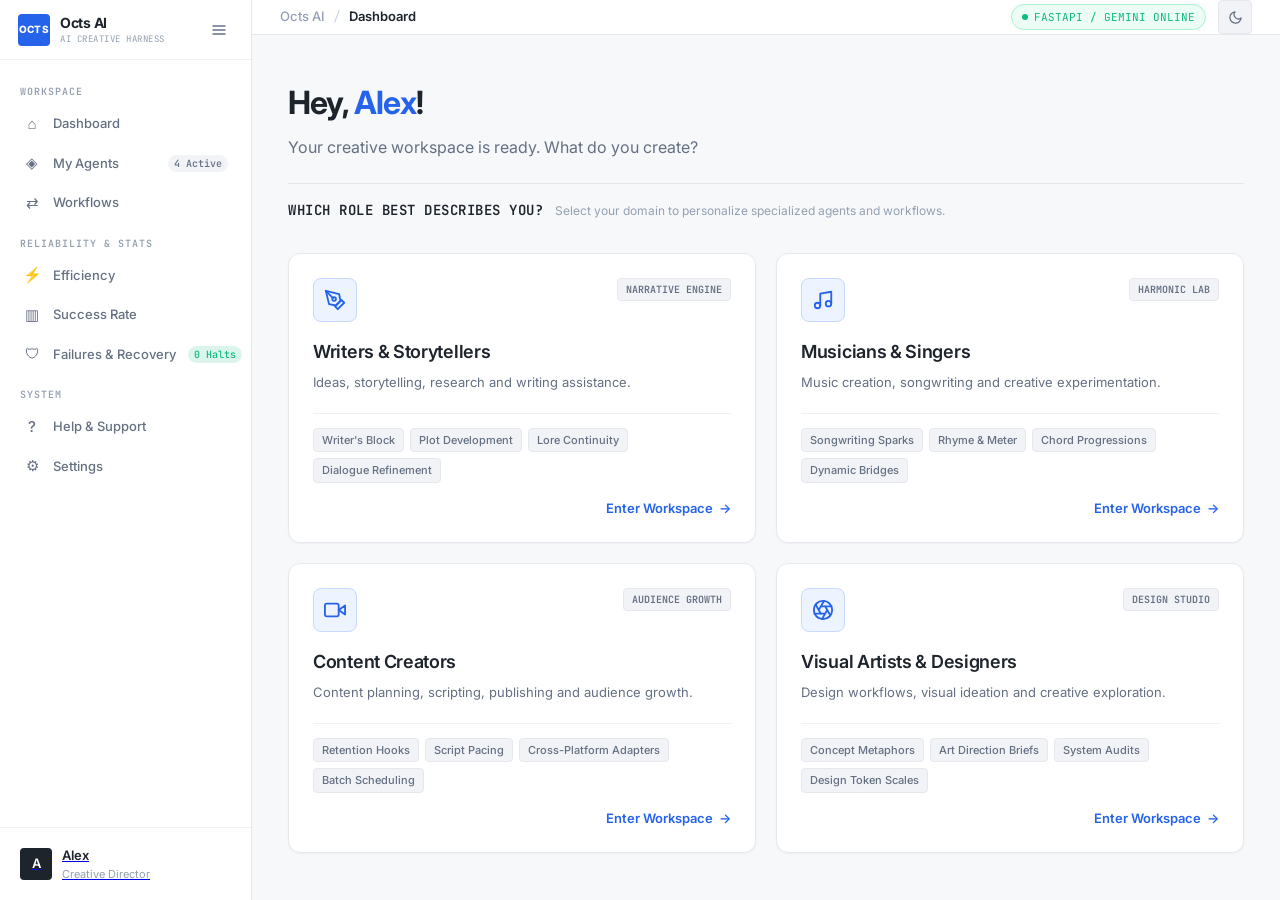
==== index.html @ f76ace54 "feat(phase-3): implement LangGraph orchestration pipeline, architectural refinements, dark mode UI, " ====
<!DOCTYPE html>
<html lang="en">
<head>
    <meta charset="UTF-8">
    <meta name="viewport" content="width=device-width, initial-scale=1.0">
    <title>Octs AI | AI Creative Harness</title>
    <!-- Prevent Theme FOUC (Light Mode Default) -->
    <script>
      (function() {
        try {
          const saved = localStorage.getItem('octs_ai_theme');
          if (saved === 'dark') {
            document.documentElement.setAttribute('data-theme', 'dark');
          } else {
            document.documentElement.removeAttribute('data-theme');
          }
        } catch (e) {}
      })();
    </script>
    <!-- Google Fonts for Swiss Tech Typography -->
    <link rel="preconnect" href="https://fonts.googleapis.com">
    <link rel="preconnect" href="https://fonts.gstatic.com" crossorigin>
    <link href="https://fonts.googleapis.com/css2?family=Inter:wght@400;500;600;700&family=JetBrains+Mono:wght@400;500;600&display=swap" rel="stylesheet">
    <link rel="stylesheet" href="style.css">
</head>
<body>
    <div class="app-layout">
        <!-- =================================================================
             Left Sidebar (Fixed & Collapsible)
             ================================================================= -->
        <aside class="sidebar">
            <div class="sidebar-header">
                <a href="index.html" class="brand-wrapper">
                    <div class="brand-icon">OCTS</div>
                    <div class="brand-text">
                        <span class="brand-name">Octs AI</span>
                        <span class="brand-version">AI Creative Harness</span>
                    </div>
                </a>
                <button class="sidebar-toggle-btn" id="sidebarToggleBtn" title="Toggle Sidebar">
                    <svg width="16" height="16" viewBox="0 0 24 24" fill="none" stroke="currentColor" stroke-width="2" stroke-linecap="round" stroke-linejoin="round">
                        <line x1="3" y1="12" x2="21" y2="12"></line>
                        <line x1="3" y1="6" x2="21" y2="6"></line>
                        <line x1="3" y1="18" x2="21" y2="18"></line>
                    </svg>
                </button>
            </div>

            <!-- Active Role Indicator in Sidebar -->
            <div class="sidebar-role-indicator" id="sidebarRoleIndicator" style="display: none;">
                <span class="role-badge-pill" id="sidebarRoleText">Writers & Storytellers</span>
                <button class="clear-btn" onclick="switchRole()" title="Switch Role" style="padding: 2px 6px; font-size: 10px;">Switch</button>
            </div>

            <!-- Sidebar Navigation -->
            <nav class="sidebar-nav" aria-label="Harness Navigation">
                <div class="nav-group-label">WORKSPACE</div>
                <a class="nav-item active" href="index.html">
                    <span class="nav-icon">⌂</span>
                    <span>Dashboard</span>
                </a>
                <a class="nav-item" href="pages/agents.html">
                    <span class="nav-icon">◈</span>
                    <span>My Agents</span>
                    <span class="nav-badge">4 Active</span>
                </a>
                <a class="nav-item" href="pages/workflows.html">
                    <span class="nav-icon">⇄</span>
                    <span>Workflows</span>
                </a>

                <div class="nav-group-label">RELIABILITY & STATS</div>
                <a class="nav-item" href="pages/efficiency.html">
                    <span class="nav-icon">⚡</span>
                    <span>Efficiency</span>
                </a>
                <a class="nav-item" href="pages/success.html">
                    <span class="nav-icon">▥</span>
                    <span>Success Rate</span>
                </a>
                <a class="nav-item" href="pages/failures.html">
                    <span class="nav-icon">🛡</span>
                    <span>Failures & Recovery</span>
                    <span class="nav-badge" style="background: rgba(16, 185, 129, 0.15); color: #10B981;">0 Halts</span>
                </a>

                <div class="nav-group-label">SYSTEM</div>
                <a class="nav-item" href="pages/help.html">
                    <span class="nav-icon">?</span>
                    <span>Help & Support</span>
                </a>
                <a class="nav-item" href="pages/settings.html">
                    <span class="nav-icon">⚙</span>
                    <span>Settings</span>
                </a>
            </nav>

            <!-- Sidebar Footer Profile -->
            <div class="sidebar-footer">
                <a href="pages/settings.html" class="profile-card" title="Manage Profile Settings">
                    <div class="user-avatar" id="sidebarAvatar">A</div>
                    <div class="user-details">
                        <span class="user-name" id="topName">Alex</span>
                        <span class="user-role-label">Creative Director</span>
                    </div>
                </a>
            </div>
        </aside>

        <!-- =================================================================
             Main Viewport & Topbar
             ================================================================= -->
        <main class="main-viewport">
            <header class="topbar">
                <div class="topbar-breadcrumb">
                    <span class="breadcrumb-root">Octs AI</span>
                    <span class="breadcrumb-separator">/</span>
                    <span class="breadcrumb-current" id="breadcrumbCurrent">Dashboard</span>
                </div>

                <div class="topbar-actions">
                    <div class="status-indicator">
                        <span class="status-dot"></span>
                        <span>FASTAPI / GEMINI ONLINE</span>
                    </div>

                    <button class="theme-toggle-btn" id="themeToggleBtn" aria-label="Toggle Dark Mode" title="Toggle theme (Light / Dark)">
                        <svg class="sun-icon" width="15" height="15" viewBox="0 0 24 24" fill="none" stroke="currentColor" stroke-width="2" stroke-linecap="round" stroke-linejoin="round">
                            <circle cx="12" cy="12" r="5"></circle>
                            <line x1="12" y1="1" x2="12" y2="3"></line>
                            <line x1="12" y1="21" x2="12" y2="23"></line>
                            <line x1="4.22" y1="4.22" x2="5.64" y2="5.64"></line>
                            <line x1="18.36" y1="18.36" x2="19.78" y2="19.78"></line>
                            <line x1="1" y1="12" x2="3" y2="12"></line>
                            <line x1="21" y1="12" x2="23" y2="12"></line>
                            <line x1="4.22" y1="19.78" x2="5.64" y2="18.36"></line>
                            <line x1="18.36" y1="5.64" x2="19.78" y2="4.22"></line>
                        </svg>
                        <svg class="moon-icon" width="15" height="15" viewBox="0 0 24 24" fill="none" stroke="currentColor" stroke-width="2" stroke-linecap="round" stroke-linejoin="round">
                            <path d="M21 12.79A9 9 0 1 1 11.21 3 7 7 0 0 0 21 12.79z"></path>
                        </svg>
                    </button>

                    <button id="topbarRoleBtn" class="topbar-role-btn" onclick="switchRole()" style="display: none;">
                        <span>✦</span>
                        <span id="topbarRoleName">Role</span>
                        <span style="color: var(--text-muted); font-size: 10px;">(Change)</span>
                    </button>
                </div>
            </header>

            <div class="content-container">
                <!-- =========================================================
                     SCREEN 1: WELCOME & ROLE SELECTION (Uncluttered)
                     ========================================================= -->
                <div class="welcome-screen" id="rolePickerScreen">
                    <div class="welcome-hero">
                        <h1 class="welcome-greeting">Hey, <span class="username-highlight" id="displayUsername">Alex</span>!</h1>
                        <p class="welcome-subtitle">
                            Your creative workspace is ready. What do you create?
                        </p>
                        <div class="welcome-question-wrapper">
                            <span class="welcome-question">Which role best describes you?</span>
                            <span class="welcome-question-note">Select your domain to personalize specialized agents and workflows.</span>
                        </div>
                    </div>

                    <!-- 4 Category Cards -->
                    <div class="category-cards-grid">
                        <!-- Category 1: Writers & Storytellers -->
                        <div class="role-card" data-role="writers">
                            <div class="role-card-header">
                                <div class="role-icon-box">
                                    <svg viewBox="0 0 24 24" fill="none" stroke="currentColor" stroke-width="2" stroke-linecap="round" stroke-linejoin="round">
                                        <path d="M12 19l7-7 3 3-7 7-3-3z"></path>
                                        <path d="M18 13l-1.5-7.5L2 2l3.5 14.5L13 18l5-5z"></path>
                                        <path d="M2 2l7.586 7.586"></path>
                                        <circle cx="11" cy="11" r="2"></circle>
                                    </svg>
                                </div>
                                <span class="role-card-badge">Narrative Engine</span>
                            </div>
                            <h3>Writers & Storytellers</h3>
                            <p>Ideas, storytelling, research and writing assistance.</p>
                            <div class="role-challenges-preview">
                                <span class="challenge-tag">Writer's Block</span>
                                <span class="challenge-tag">Plot Development</span>
                                <span class="challenge-tag">Lore Continuity</span>
                                <span class="challenge-tag">Dialogue Refinement</span>
                            </div>
                            <div class="role-select-action">
                                <span>Enter Workspace</span>
                                <span>→</span>
                            </div>
                        </div>

                        <!-- Category 2: Musicians & Singers -->
                        <div class="role-card" data-role="musicians">
                            <div class="role-card-header">
                                <div class="role-icon-box">
                                    <svg viewBox="0 0 24 24" fill="none" stroke="currentColor" stroke-width="2" stroke-linecap="round" stroke-linejoin="round">
                                        <path d="M9 18V5l12-2v13"></path>
                                        <circle cx="6" cy="18" r="3"></circle>
                                        <circle cx="18" cy="16" r="3"></circle>
                                    </svg>
                                </div>
                                <span class="role-card-badge">Harmonic Lab</span>
                            </div>
                            <h3>Musicians & Singers</h3>
                            <p>Music creation, songwriting and creative experimentation.</p>
                            <div class="role-challenges-preview">
                                <span class="challenge-tag">Songwriting Sparks</span>
                                <span class="challenge-tag">Rhyme & Meter</span>
                                <span class="challenge-tag">Chord Progressions</span>
                                <span class="challenge-tag">Dynamic Bridges</span>
                            </div>
                            <div class="role-select-action">
                                <span>Enter Workspace</span>
                                <span>→</span>
                            </div>
                        </div>

                        <!-- Category 3: Content Creators -->
                        <div class="role-card" data-role="creators">
                            <div class="role-card-header">
                                <div class="role-icon-box">
                                    <svg viewBox="0 0 24 24" fill="none" stroke="currentColor" stroke-width="2" stroke-linecap="round" stroke-linejoin="round">
                                        <polygon points="23 7 16 12 23 17 23 7"></polygon>
                                        <rect x="1" y="5" width="15" height="14" rx="2" ry="2"></rect>
                                    </svg>
                                </div>
                                <span class="role-card-badge">Audience Growth</span>
                            </div>
                            <h3>Content Creators</h3>
                            <p>Content planning, scripting, publishing and audience growth.</p>
                            <div class="role-challenges-preview">
                                <span class="challenge-tag">Retention Hooks</span>
                                <span class="challenge-tag">Script Pacing</span>
                                <span class="challenge-tag">Cross-Platform Adapters</span>
                                <span class="challenge-tag">Batch Scheduling</span>
                            </div>
                            <div class="role-select-action">
                                <span>Enter Workspace</span>
                                <span>→</span>
                            </div>
                        </div>

                        <!-- Category 4: Visual Artists & Designers -->
                        <div class="role-card" data-role="designers">
                            <div class="role-card-header">
                                <div class="role-icon-box">
                                    <svg viewBox="0 0 24 24" fill="none" stroke="currentColor" stroke-width="2" stroke-linecap="round" stroke-linejoin="round">
                                        <circle cx="12" cy="12" r="10"></circle>
                                        <path d="M14.31 8l5.74 9.94M9.69 8h11.48M7.38 12l5.74-9.94M9.69 16L3.95 6.06M14.31 16H2.83m13.79-4l-5.74 9.94"></path>
                                    </svg>
                                </div>
                                <span class="role-card-badge">Design Studio</span>
                            </div>
                            <h3>Visual Artists & Designers</h3>
                            <p>Design workflows, visual ideation and creative exploration.</p>
                            <div class="role-challenges-preview">
                                <span class="challenge-tag">Concept Metaphors</span>
                                <span class="challenge-tag">Art Direction Briefs</span>
                                <span class="challenge-tag">System Audits</span>
                                <span class="challenge-tag">Design Token Scales</span>
                            </div>
                            <div class="role-select-action">
                                <span>Enter Workspace</span>
                                <span>→</span>
                            </div>
                        </div>
                    </div>
                </div>

                <!-- -----------------------------------------------------
                     SCREEN 2: DYNAMIC ROLE-BASED WORKSPACE
                     ----------------------------------------------------- -->
                <div class="active-workspace-view" id="roleWorkspaceScreen">
                    <!-- Personalized Workspace Banner -->
                    <div class="workspace-header-card">
                        <div class="workspace-header-main">
                            <h2 id="workspaceRoleTitle">Welcome to your workspace.</h2>
                            <p id="workspaceRoleDesc">
                                Your AI harness coordinates specialized domain agents to resolve creative bottlenecks and accelerate execution.
                            </p>
                        </div>
                        <div class="workspace-header-actions">
                            <button class="switch-role-btn" id="switchRoleBtn">
                                <span>⇄</span>
                                <span>Change Category</span>
                            </button>
                        </div>
                    </div>

                    <!-- Specialized Agent Coordination Ribbon -->
                    <div class="agent-coordination-ribbon">
                        <div class="coordination-label">
                            <span>Coordinating Agents:</span>
                        </div>
                        <div class="coordination-agents-list" id="coordinationAgentsList">
                            <!-- Populated dynamically by script.js -->
                        </div>
                        <span class="harness-status-pill">● Auto-Recovery Armed</span>
                    </div>

                    <!-- =================================================
                         AI Harness Interaction Area
                         ================================================= -->
                    <div class="harness-interaction-panel">
                        <div class="panel-header">
                            <div class="panel-title-group">
                                <span class="panel-title">AI Creative Harness</span>
                                <span class="panel-subtitle-mono">/ Multi-Agent Dispatcher</span>
                            </div>
                            <div class="panel-status">
                                <span class="status-dot" style="background-color: var(--success);"></span>
                                <span>Context Aware</span>
                            </div>
                        </div>

                        <!-- Dynamic Suggested Prompts based on Role -->
                        <div class="suggested-prompts-section">
                            <div class="suggested-label">Suggested Creative Directives:</div>
                            <div class="prompt-chips-grid" id="suggestedPromptsGrid">
                                <!-- Populated dynamically by script.js -->
                            </div>
                        </div>

                        <!-- Chat / Prompt Input Area -->
                        <div class="chat-input-wrapper">
                            <textarea
                                id="chatInput"
                                class="chat-input"
                                placeholder="Tell your AI harness what you're trying to create..."
                            ></textarea>
                        </div>

                        <!-- Input Action & Pipeline Helper Bar -->
                        <div class="input-helper-bar">
                            <div class="pipeline-flow-indicator" id="pipelineIndicator">
                                <span class="pipeline-step active">Input</span> → 
                                <span class="pipeline-step">Intent</span> → 
                                <span class="pipeline-step">Coordinating Agents</span> → 
                                <span class="pipeline-step">Verification</span>
                            </div>
                            <div class="action-buttons-group">
                                <button class="clear-btn" onclick="clearPromptInput()">Clear</button>
                                <button class="primary-btn" id="sendBtn" onclick="submitTask()">
                                    <span>Execute with Harness</span>
                                    <span>→</span>
                                </button>
                            </div>
                        </div>
                    </div>

                    <!-- =================================================
                         Dark AI Console (Execution Output Area)
                         ================================================= -->
                    <div class="dark-console-box">
                        <div class="console-topbar">
                            <div class="console-title-wrap">
                                <div class="console-terminal-dots">
                                    <span class="term-dot" style="background-color: #EF4444;"></span>
                                    <span class="term-dot" style="background-color: #F59E0B;"></span>
                                    <span class="term-dot" style="background-color: #10B981;"></span>
                                </div>
                                <span class="console-title">Execution Console / AI Output</span>
                            </div>
                            <div class="console-actions">
                                <span class="console-status-pill" id="consoleStatusPill">● Ready</span>
                                <button class="copy-btn" id="copyBtn" onclick="copyResponse()">
                                    <svg width="13" height="13" viewBox="0 0 24 24" fill="none" stroke="currentColor" stroke-width="2" stroke-linecap="round" stroke-linejoin="round">
                                        <rect x="9" y="9" width="13" height="13" rx="2" ry="2"></rect>
                                        <path d="M5 15H4a2 2 0 0 1-2-2V4a2 2 0 0 1 2-2h9a2 2 0 0 1 2 2v1"></path>
                                    </svg>
                                    <span>Copy Output</span>
                                </button>
                            </div>
                        </div>

                        <!-- Telemetry Bar -->
                        <div class="console-telemetry-bar">
                            <div class="telemetry-item">
                                <span>Engine:</span>
                                <strong id="engineBadge">Gemini 3.5 Flash Lite</strong>
                            </div>
                            <div class="telemetry-item">
                                <span>Latency:</span>
                                <strong id="latencyBadge">--</strong>
                            </div>
                            <div class="telemetry-item">
                                <span>Specialist Agent:</span>
                                <strong id="agentBadge">Auto-Routed</strong>
                            </div>
                            <div class="telemetry-item">
                                <span>Status:</span>
                                <strong id="statusBadge" style="color: #34D399;">Ready</strong>
                            </div>
                        </div>

                        <!-- The Output Container (Connected to server.py) -->
                        <div id="output" class="console-content empty-state">AI Creative Harness output will appear here after task execution...</div>

                        <div class="console-footer-info">
                            <span>ORCHESTRATION ENGINE: LANGGRAPH HARNESS</span>
                            <span>FASTAPI BACKEND CONNECTED</span>
                        </div>
                    </div>

                    <!-- Specialized Creative Problem-Solving Toolkit -->
                    <div class="role-toolkit-section">
                        <div class="section-heading-bar">
                            <span class="section-title">Domain Challenge Blueprints</span>
                            <span class="section-tag">Direct Agent Workflows</span>
                        </div>
                        <div class="toolkit-cards-grid" id="roleToolkitGrid">
                            <!-- Populated dynamically by script.js -->
                        </div>
                    </div>
                </div>
            </div>
        </main>
    </div>

    <!-- Core Application Logic -->
    <script src="script.js" defer></script>
</body>
</html>
---- style.css ----
/* ==========================================================================
   Octs AI - AI Creative Harness
   Design System: Swiss Tech + Industrial Lab
   ========================================================================== */

:root {
  /* Color Palette - Swiss Tech (Light Theme Default) */
  --bg: #F7F8FA;
  --surface: #FFFFFF;
  --surface-alt: #F1F3F7;
  --surface-hover: #F8F9FB;
  --border: #E5E8ED;
  --border-subtle: #EEF0F4;
  --border-hover: #CBD2DE;
  
  --text: #1E242B;
  --text-secondary: #647082;
  --text-muted: #94A0B2;
  --text-inverse: #FFFFFF;
  
  --accent: #2563EB;
  --accent-hover: #1D4ED8;
  --accent-subtle: #EEF4FF;
  --accent-border: #C7D9FE;
  
  --success: #10B981;
  --success-subtle: #ECFDF5;
  --success-border: #A7F3D0;
  
  --warning: #F59E0B;
  --warning-subtle: #FFFBEB;
  --warning-border: #FDE68A;
  
  --danger: #EF4444;
  --danger-subtle: #FEF2F2;
  --danger-border: #FECACA;
  
  /* Dark AI Console */
  --console-bg: #171B24;
  --console-header: #12151D;
  --console-border: #262B36;
  --console-text: #E2E8F0;
  --console-muted: #8F9BA8;
  --console-code-bg: #0D1016;
  
  /* Dimensions & Shapes */
  --sidebar-width: 252px;
  --sidebar-collapsed-width: 72px;
  --topbar-height: 60px;
  --radius-sm: 4px;
  --radius: 8px;
  --radius-lg: 12px;
  --radius-full: 9999px;
  
  /* Typography */
  --font-sans: 'Inter', -apple-system, BlinkMacSystemFont, "Segoe UI", Roboto, "Helvetica Neue", Arial, sans-serif;
  --font-mono: 'JetBrains Mono', 'SF Mono', Menlo, Monaco, Consolas, monospace;
  
  /* Shadows */
  --shadow-sm: 0 1px 2px rgba(0, 0, 0, 0.04);
  --shadow: 0 1px 3px rgba(0, 0, 0, 0.05), 0 4px 12px rgba(0, 0, 0, 0.02);
  --shadow-lg: 0 4px 6px -1px rgba(0, 0, 0, 0.06), 0 10px 24px -3px rgba(0, 0, 0, 0.04);
  --shadow-console: 0 8px 24px rgba(0, 0, 0, 0.2);
  
  /* Transitions */
  --transition-fast: 0.15s cubic-bezier(0.4, 0, 0.2, 1);
  --transition: 0.2s cubic-bezier(0.4, 0, 0.2, 1);
}

/* ==========================================================================
   Dark Theme (Elevated Deep Charcoal System)
   ========================================================================== */

[data-theme="dark"] {
  --bg: #0F1117;
  --surface: #161922;
  --surface-alt: #1C202B;
  --surface-hover: #222735;
  --border: #262B37;
  --border-subtle: #1C202B;
  --border-hover: #394254;
  
  --text: #F1F5F9;
  --text-secondary: #94A3B8;
  --text-muted: #64748B;
  --text-inverse: #0F1117;
  
  --accent: #3B82F6;
  --accent-hover: #60A5FA;
  --accent-subtle: rgba(59, 130, 246, 0.12);
  --accent-border: rgba(59, 130, 246, 0.28);
  
  --success: #10B981;
  --success-subtle: rgba(16, 185, 129, 0.12);
  --success-border: rgba(16, 185, 129, 0.28);
  
  --warning: #F59E0B;
  --warning-subtle: rgba(245, 158, 11, 0.12);
  --warning-border: rgba(245, 158, 11, 0.28);
  
  --danger: #EF4444;
  --danger-subtle: rgba(239, 68, 68, 0.12);
  --danger-border: rgba(239, 68, 68, 0.28);
  
  --console-bg: #0C0E14;
  --console-header: #08090E;
  --console-border: #1D222E;
  --console-text: #F1F5F9;
  --console-muted: #8291A4;
  --console-code-bg: #06070B;
  
  --shadow-sm: 0 1px 2px rgba(0, 0, 0, 0.25);
  --shadow: 0 1px 3px rgba(0, 0, 0, 0.35), 0 4px 12px rgba(0, 0, 0, 0.2);
  --shadow-lg: 0 4px 6px -1px rgba(0, 0, 0, 0.4), 0 10px 24px -3px rgba(0, 0, 0, 0.3);
  --shadow-console: 0 8px 24px rgba(0, 0, 0, 0.45);
}

/* ==========================================================================
   Base & Resets
   ========================================================================== */

* {
  margin: 0;
  padding: 0;
  box-sizing: border-box;
  -webkit-font-smoothing: antialiased;
}

body {
  font-family: var(--font-sans);
  background-color: var(--bg);
  color: var(--text);
  line-height: 1.5;
  font-size: 14px;
  min-height: 100vh;
  overflow-x: hidden;
}

/* ==========================================================================
   Application Layout
   ========================================================================== */

.app-layout {
  display: flex;
  min-height: 100vh;
  width: 100vw;
  background-color: var(--bg);
}

/* ==========================================================================
   Left Sidebar
   ========================================================================== */

.sidebar {
  width: var(--sidebar-width);
  background-color: var(--surface);
  border-right: 1px solid var(--border);
  display: flex;
  flex-direction: column;
  flex-shrink: 0;
  transition: width var(--transition);
  position: sticky;
  top: 0;
  height: 100vh;
  z-index: 50;
}

.sidebar.collapsed {
  width: var(--sidebar-collapsed-width);
}

.sidebar-header {
  height: var(--topbar-height);
  padding: 0 18px;
  display: flex;
  align-items: center;
  justify-content: space-between;
  border-bottom: 1px solid var(--border-subtle);
}

.brand-wrapper {
  display: flex;
  align-items: center;
  gap: 10px;
  text-decoration: none;
  color: var(--text);
  overflow: hidden;
}

.brand-icon {
  width: 32px;
  height: 32px;
  background-color: var(--accent);
  color: var(--text-inverse);
  border-radius: var(--radius-sm);
  display: flex;
  align-items: center;
  justify-content: center;
  flex-shrink: 0;
  font-weight: 800;
  font-size: 10px;
  letter-spacing: 0.2px;
}

.brand-text {
  display: flex;
  flex-direction: column;
  white-space: nowrap;
}

.brand-name {
  font-size: 14px;
  font-weight: 700;
  letter-spacing: -0.3px;
  color: var(--text);
}

.brand-version {
  font-family: var(--font-mono);
  font-size: 9px;
  color: var(--text-muted);
  letter-spacing: 0.5px;
  text-transform: uppercase;
}

.sidebar-toggle-btn {
  background: transparent;
  border: none;
  color: var(--text-secondary);
  cursor: pointer;
  padding: 6px;
  border-radius: var(--radius-sm);
  display: flex;
  align-items: center;
  justify-content: center;
  transition: background var(--transition-fast), color var(--transition-fast);
}

.sidebar-toggle-btn:hover {
  background: var(--surface-alt);
  color: var(--text);
}

.sidebar.collapsed .brand-text,
.sidebar.collapsed .nav-group-label,
.sidebar.collapsed .nav-item span:not(.nav-icon),
.sidebar.collapsed .sidebar-role-indicator,
.sidebar.collapsed .user-details {
  display: none;
}

.sidebar.collapsed .brand-wrapper {
  justify-content: center;
  width: 100%;
}

.sidebar.collapsed .sidebar-toggle-btn {
  display: none;
}

.sidebar-role-indicator {
  margin: 12px 14px 6px;
  padding: 8px 12px;
  background: var(--surface-alt);
  border: 1px solid var(--border);
  border-radius: var(--radius-sm);
  display: flex;
  align-items: center;
  justify-content: space-between;
}

.role-badge-pill {
  font-family: var(--font-mono);
  font-size: 10px;
  font-weight: 600;
  text-transform: uppercase;
  letter-spacing: 0.5px;
  color: var(--accent);
  display: flex;
  align-items: center;
  gap: 6px;
  white-space: nowrap;
  overflow: hidden;
  text-overflow: ellipsis;
}

.role-badge-pill::before {
  content: "";
  width: 6px;
  height: 6px;
  background-color: var(--accent);
  border-radius: 50%;
  display: inline-block;
}

/* Sidebar Navigation */
.sidebar-nav {
  flex: 1;
  overflow-y: auto;
  padding: 12px 10px;
  display: flex;
  flex-direction: column;
  gap: 2px;
}

.nav-group-label {
  font-family: var(--font-mono);
  font-size: 10px;
  font-weight: 600;
  text-transform: uppercase;
  color: var(--text-muted);
  letter-spacing: 1px;
  padding: 12px 10px 4px;
}

.nav-item {
  display: flex;
  align-items: center;
  gap: 12px;
  padding: 8px 12px;
  border-radius: var(--radius-sm);
  color: var(--text-secondary);
  text-decoration: none;
  font-weight: 500;
  font-size: 13px;
  cursor: pointer;
  border: 1px solid transparent;
  transition: all var(--transition-fast);
  white-space: nowrap;
}

.nav-item:hover {
  background-color: var(--surface-alt);
  color: var(--text);
}

.nav-item.active {
  background-color: var(--accent-subtle);
  color: var(--accent);
  border-color: var(--accent-border);
  font-weight: 600;
}

.nav-icon {
  font-size: 15px;
  display: flex;
  align-items: center;
  justify-content: center;
  width: 18px;
  height: 18px;
  flex-shrink: 0;
}

.nav-badge {
  margin-left: auto;
  font-family: var(--font-mono);
  font-size: 10px;
  padding: 1px 6px;
  border-radius: var(--radius-full);
  background-color: var(--surface-alt);
  color: var(--text-secondary);
}

.nav-item.active .nav-badge {
  background-color: var(--accent);
  color: var(--text-inverse);
}

/* Sidebar Footer Profile */
.sidebar-footer {
  border-top: 1px solid var(--border-subtle);
  padding: 12px 14px;
}

.profile-card {
  display: flex;
  align-items: center;
  gap: 10px;
  padding: 6px;
  border-radius: var(--radius-sm);
  cursor: pointer;
  transition: background var(--transition-fast);
}

.profile-card:hover {
  background: var(--surface-alt);
}

.user-avatar {
  width: 32px;
  height: 32px;
  background-color: var(--text);
  color: var(--surface);
  border-radius: var(--radius-sm);
  display: grid;
  place-items: center;
  font-weight: 600;
  font-size: 13px;
  flex-shrink: 0;
}

.user-details {
  display: flex;
  flex-direction: column;
  overflow: hidden;
}

.user-name {
  font-size: 13px;
  font-weight: 600;
  color: var(--text);
  white-space: nowrap;
  overflow: hidden;
  text-overflow: ellipsis;
}

.user-role-label {
  font-size: 11px;
  color: var(--text-muted);
  white-space: nowrap;
}

/* ==========================================================================
   Main Viewport
   ========================================================================== */

.main-viewport {
  flex: 1;
  display: flex;
  flex-direction: column;
  min-width: 0;
  height: 100vh;
  overflow-y: auto;
}

/* Topbar */
.topbar {
  height: var(--topbar-height);
  background-color: var(--surface);
  border-bottom: 1px solid var(--border);
  padding: 0 28px;
  display: flex;
  align-items: center;
  justify-content: space-between;
  position: sticky;
  top: 0;
  z-index: 40;
}

.topbar-breadcrumb {
  display: flex;
  align-items: center;
  gap: 8px;
  font-size: 13px;
  color: var(--text-secondary);
}

.breadcrumb-root {
  font-weight: 500;
  color: var(--text-muted);
}

.breadcrumb-separator {
  color: var(--border-hover);
  font-family: var(--font-mono);
}

.breadcrumb-current {
  font-weight: 600;
  color: var(--text);
}

.topbar-actions {
  display: flex;
  align-items: center;
  gap: 12px;
}

.status-indicator {
  display: flex;
  align-items: center;
  gap: 6px;
  font-family: var(--font-mono);
  font-size: 11px;
  padding: 4px 10px;
  border-radius: var(--radius-full);
  background-color: var(--success-subtle);
  color: var(--success);
  border: 1px solid var(--success-border);
}

.status-dot {
  width: 6px;
  height: 6px;
  border-radius: 50%;
  background-color: currentColor;
}

.topbar-role-btn {
  display: inline-flex;
  align-items: center;
  gap: 6px;
  font-size: 12px;
  font-weight: 500;
  color: var(--text);
  background: var(--surface-alt);
  border: 1px solid var(--border);
  padding: 6px 12px;
  border-radius: var(--radius-sm);
  cursor: pointer;
  transition: all var(--transition-fast);
}

.topbar-role-btn:hover {
  background: var(--surface);
  border-color: var(--border-hover);
}

.theme-toggle-btn {
  background: var(--surface-alt);
  border: 1px solid var(--border);
  color: var(--text-secondary);
  cursor: pointer;
  width: 34px;
  height: 34px;
  border-radius: var(--radius-sm);
  display: inline-flex;
  align-items: center;
  justify-content: center;
  transition: all var(--transition-fast);
  padding: 0;
}

.theme-toggle-btn:hover {
  background: var(--surface);
  color: var(--text);
  border-color: var(--border-hover);
}

.theme-toggle-btn .sun-icon {
  display: none;
}

.theme-toggle-btn .moon-icon {
  display: block;
}

[data-theme="dark"] .theme-toggle-btn .sun-icon {
  display: block;
}

[data-theme="dark"] .theme-toggle-btn .moon-icon {
  display: none;
}

/* ==========================================================================
   Content Sections
   ========================================================================== */

.content-container {
  padding: 32px 36px 64px;
  max-width: 1200px;
  margin: 0 auto;
  width: 100%;
}

.tab-view {
  display: none;
  animation: fadeIn 0.2s ease-in-out;
}

.tab-view.active {
  display: block;
}

@keyframes fadeIn {
  from { opacity: 0; transform: translateY(4px); }
  to { opacity: 1; transform: translateY(0); }
}

/* ==========================================================================
   Section 1: Welcome Screen (Uncluttered Role Selection)
   ========================================================================== */

.welcome-screen {
  padding: 12px 0 32px;
}

.welcome-hero {
  margin-bottom: 32px;
}

.welcome-greeting {
  font-size: 32px;
  font-weight: 700;
  letter-spacing: -0.8px;
  color: var(--text);
  margin-bottom: 8px;
}

.welcome-greeting .username-highlight {
  color: var(--accent);
}

.welcome-subtitle {
  font-size: 16px;
  color: var(--text-secondary);
  max-width: 680px;
  margin-bottom: 24px;
  line-height: 1.5;
}

.welcome-question-wrapper {
  display: flex;
  align-items: center;
  gap: 12px;
  padding-top: 16px;
  border-top: 1px solid var(--border);
}

.welcome-question {
  font-size: 14px;
  font-weight: 600;
  text-transform: uppercase;
  letter-spacing: 0.5px;
  color: var(--text);
  font-family: var(--font-mono);
}

.welcome-question-note {
  font-size: 12px;
  color: var(--text-muted);
}

/* Category Role Cards Grid */
.category-cards-grid {
  display: grid;
  grid-template-columns: repeat(2, 1fr);
  gap: 20px;
  margin-top: 20px;
}

.role-card {
  background-color: var(--surface);
  border: 1px solid var(--border);
  border-radius: var(--radius-lg);
  padding: 24px;
  cursor: pointer;
  display: flex;
  flex-direction: column;
  transition: all var(--transition);
  position: relative;
  text-decoration: none;
  color: inherit;
  box-shadow: var(--shadow-sm);
}

.role-card:hover {
  border-color: var(--accent);
  box-shadow: var(--shadow);
  transform: translateY(-2px);
}

.role-card.selected {
  border-color: var(--accent);
  background-color: var(--surface);
  box-shadow: 0 0 0 2px var(--accent-subtle), var(--shadow);
}

.role-card-header {
  display: flex;
  align-items: flex-start;
  justify-content: space-between;
  margin-bottom: 16px;
}

.role-icon-box {
  width: 44px;
  height: 44px;
  border-radius: var(--radius);
  background-color: var(--accent-subtle);
  color: var(--accent);
  display: grid;
  place-items: center;
  border: 1px solid var(--accent-border);
}

.role-icon-box svg {
  width: 22px;
  height: 22px;
}

.role-card-badge {
  font-family: var(--font-mono);
  font-size: 10px;
  font-weight: 600;
  text-transform: uppercase;
  padding: 3px 8px;
  border-radius: var(--radius-sm);
  background: var(--surface-alt);
  color: var(--text-secondary);
  border: 1px solid var(--border);
}

.role-card h3 {
  font-size: 18px;
  font-weight: 600;
  letter-spacing: -0.3px;
  color: var(--text);
  margin-bottom: 8px;
}

.role-card p {
  font-size: 13px;
  color: var(--text-secondary);
  line-height: 1.5;
  margin-bottom: 20px;
}

.role-challenges-preview {
  margin-top: auto;
  border-top: 1px solid var(--border-subtle);
  padding-top: 14px;
  display: flex;
  flex-wrap: wrap;
  gap: 6px;
}

.challenge-tag {
  font-size: 11px;
  font-family: var(--font-sans);
  padding: 3px 8px;
  border-radius: var(--radius-sm);
  background-color: var(--surface-alt);
  color: var(--text-secondary);
  border: 1px solid var(--border);
  font-weight: 500;
  transition: all var(--transition-fast);
}

.role-card:hover .challenge-tag {
  border-color: var(--border-hover);
  color: var(--text);
}

.role-select-action {
  margin-top: 16px;
  display: flex;
  align-items: center;
  justify-content: flex-end;
  gap: 6px;
  font-size: 13px;
  font-weight: 600;
  color: var(--accent);
}

.role-select-action span:last-child {
  display: inline-block;
  transition: transform var(--transition-fast);
}

.role-card:hover .role-select-action span:last-child {
  transform: translateX(3px);
}

/* ==========================================================================
   Section 2: Dynamic Role-Based Workspace
   ========================================================================== */

.active-workspace-view {
  display: none;
}

.active-workspace-view.visible {
  display: block;
}

.workspace-header-card {
  background-color: var(--surface);
  border: 1px solid var(--border);
  border-radius: var(--radius-lg);
  padding: 24px 28px;
  margin-bottom: 24px;
  display: flex;
  align-items: center;
  justify-content: space-between;
  gap: 24px;
  box-shadow: var(--shadow-sm);
}

.workspace-header-main h2 {
  font-size: 22px;
  font-weight: 700;
  letter-spacing: -0.5px;
  color: var(--text);
  margin-bottom: 6px;
}

.workspace-header-main p {
  font-size: 14px;
  color: var(--text-secondary);
  max-width: 640px;
  line-height: 1.5;
}

.workspace-header-actions {
  display: flex;
  align-items: center;
  gap: 10px;
  flex-shrink: 0;
}

.switch-role-btn {
  background: var(--surface);
  border: 1px solid var(--border);
  color: var(--text);
  font-weight: 600;
  font-size: 13px;
  padding: 8px 14px;
  border-radius: var(--radius-sm);
  cursor: pointer;
  display: inline-flex;
  align-items: center;
  gap: 8px;
  transition: all var(--transition-fast);
}

.switch-role-btn:hover {
  background: var(--surface-alt);
  border-color: var(--border-hover);
}

/* Agent Coordination Ribbon */
.agent-coordination-ribbon {
  background-color: var(--surface);
  border: 1px solid var(--border);
  border-radius: var(--radius);
  padding: 14px 20px;
  margin-bottom: 24px;
  display: flex;
  align-items: center;
  justify-content: space-between;
  gap: 16px;
  flex-wrap: wrap;
}

.coordination-label {
  display: flex;
  align-items: center;
  gap: 8px;
  font-family: var(--font-mono);
  font-size: 11px;
  font-weight: 600;
  text-transform: uppercase;
  color: var(--text-secondary);
}

.coordination-agents-list {
  display: flex;
  align-items: center;
  gap: 12px;
  flex-wrap: wrap;
}

.agent-chip {
  display: inline-flex;
  align-items: center;
  gap: 6px;
  background-color: var(--surface-alt);
  border: 1px solid var(--border);
  padding: 4px 10px;
  border-radius: var(--radius-sm);
  font-size: 12px;
  font-weight: 500;
  color: var(--text);
}

.agent-chip .dot {
  width: 6px;
  height: 6px;
  border-radius: 50%;
  background-color: var(--success);
}

.harness-status-pill {
  font-family: var(--font-mono);
  font-size: 10px;
  font-weight: 600;
  text-transform: uppercase;
  padding: 4px 10px;
  background-color: var(--accent-subtle);
  color: var(--accent);
  border: 1px solid var(--accent-border);
  border-radius: var(--radius-full);
}

/* ==========================================================================
   AI Harness Interaction Area
   ========================================================================== */

.harness-interaction-panel {
  background-color: var(--surface);
  border: 1px solid var(--border);
  border-radius: var(--radius-lg);
  padding: 24px;
  margin-bottom: 24px;
  box-shadow: var(--shadow);
}

.panel-header {
  display: flex;
  align-items: center;
  justify-content: space-between;
  margin-bottom: 16px;
}

.panel-title-group {
  display: flex;
  align-items: center;
  gap: 10px;
}

.panel-title {
  font-size: 15px;
  font-weight: 700;
  letter-spacing: -0.2px;
  color: var(--text);
}

.panel-subtitle-mono {
  font-family: var(--font-mono);
  font-size: 10px;
  text-transform: uppercase;
  color: var(--text-muted);
  letter-spacing: 0.5px;
}

.panel-status {
  display: inline-flex;
  align-items: center;
  gap: 6px;
  font-family: var(--font-mono);
  font-size: 11px;
  color: var(--text-secondary);
}

/* Suggested Prompts */
.suggested-prompts-section {
  margin-bottom: 16px;
}

.suggested-label {
  font-family: var(--font-mono);
  font-size: 11px;
  color: var(--text-muted);
  margin-bottom: 8px;
  text-transform: uppercase;
  letter-spacing: 0.5px;
}

.prompt-chips-grid {
  display: grid;
  grid-template-columns: repeat(2, 1fr);
  gap: 10px;
}

.prompt-chip {
  background: var(--surface-alt);
  border: 1px solid var(--border);
  border-radius: var(--radius-sm);
  padding: 10px 14px;
  text-align: left;
  font-size: 12px;
  color: var(--text);
  cursor: pointer;
  transition: all var(--transition-fast);
  line-height: 1.4;
  display: flex;
  align-items: flex-start;
  gap: 8px;
}

.prompt-chip:hover {
  background: var(--surface);
  border-color: var(--accent);
  color: var(--accent);
  box-shadow: var(--shadow-sm);
}

.prompt-chip .prompt-icon {
  font-size: 13px;
  color: var(--accent);
  flex-shrink: 0;
  margin-top: 1px;
}

/* Textarea input area */
.chat-input-wrapper {
  position: relative;
  margin-bottom: 16px;
}

.chat-input {
  width: 100%;
  min-height: 120px;
  max-height: 320px;
  padding: 16px;
  background-color: var(--bg);
  border: 1px solid var(--border);
  border-radius: var(--radius);
  font-family: var(--font-sans);
  font-size: 14px;
  line-height: 1.6;
  color: var(--text);
  resize: vertical;
  outline: none;
  transition: border-color var(--transition-fast), background-color var(--transition-fast);
}

.chat-input:focus {
  border-color: var(--accent);
  background-color: var(--surface);
  box-shadow: 0 0 0 3px var(--accent-subtle);
}

.chat-input::placeholder {
  color: var(--text-muted);
}

.input-helper-bar {
  display: flex;
  align-items: center;
  justify-content: space-between;
  padding: 0 4px;
}

.pipeline-flow-indicator {
  display: flex;
  align-items: center;
  gap: 6px;
  font-family: var(--font-mono);
  font-size: 10px;
  color: var(--text-muted);
  text-transform: uppercase;
  letter-spacing: 0.5px;
}

.pipeline-step.active {
  color: var(--accent);
  font-weight: 600;
}

.action-buttons-group {
  display: flex;
  align-items: center;
  gap: 10px;
}

.clear-btn {
  background: transparent;
  border: 1px solid var(--border);
  color: var(--text-secondary);
  padding: 8px 14px;
  border-radius: var(--radius-sm);
  font-size: 12px;
  font-weight: 500;
  cursor: pointer;
  transition: all var(--transition-fast);
}

.clear-btn:hover {
  background: var(--surface-alt);
  color: var(--text);
}

.primary-btn {
  display: inline-flex;
  align-items: center;
  gap: 8px;
  background-color: var(--accent);
  color: var(--text-inverse);
  border: none;
  padding: 10px 20px;
  border-radius: var(--radius-sm);
  font-size: 13px;
  font-weight: 600;
  cursor: pointer;
  transition: background-color var(--transition-fast), transform var(--transition-fast);
}

.primary-btn:hover {
  background-color: var(--accent-hover);
}

.primary-btn:disabled {
  opacity: 0.6;
  cursor: not-allowed;
}

/* ==========================================================================
   Dark AI Console (Execution Output)
   ========================================================================== */

.dark-console-box {
  background-color: var(--console-bg);
  border: 1px solid var(--console-border);
  border-radius: var(--radius-lg);
  overflow: hidden;
  box-shadow: var(--shadow-console);
  margin-bottom: 28px;
  font-family: var(--font-sans);
}

.console-topbar {
  background-color: var(--console-header);
  border-bottom: 1px solid var(--console-border);
  padding: 12px 18px;
  display: flex;
  align-items: center;
  justify-content: space-between;
}

.console-title-wrap {
  display: flex;
  align-items: center;
  gap: 10px;
}

.console-terminal-dots {
  display: flex;
  align-items: center;
  gap: 6px;
}

.term-dot {
  width: 8px;
  height: 8px;
  border-radius: 50%;
  background-color: #383E4C;
}

.console-title {
  font-family: var(--font-mono);
  font-size: 11px;
  font-weight: 600;
  text-transform: uppercase;
  letter-spacing: 0.8px;
  color: var(--console-muted);
}

.console-actions {
  display: flex;
  align-items: center;
  gap: 12px;
}

.console-status-pill {
  font-family: var(--font-mono);
  font-size: 10px;
  font-weight: 600;
  text-transform: uppercase;
  padding: 2px 8px;
  border-radius: var(--radius-sm);
  background: rgba(16, 185, 129, 0.15);
  color: #34D399;
  border: 1px solid rgba(16, 185, 129, 0.3);
}

.copy-btn {
  display: inline-flex;
  align-items: center;
  gap: 6px;
  background: #202632;
  border: 1px solid #363D4E;
  color: #D8DEE9;
  padding: 5px 12px;
  border-radius: var(--radius-sm);
  font-size: 11px;
  font-weight: 500;
  font-family: var(--font-mono);
  cursor: pointer;
  transition: all var(--transition-fast);
}

.copy-btn:hover {
  background: #2D3546;
  border-color: #4C566A;
  color: #FFFFFF;
}

.console-telemetry-bar {
  background-color: #12151D;
  border-bottom: 1px solid var(--console-border);
  padding: 6px 18px;
  display: flex;
  align-items: center;
  gap: 18px;
  font-family: var(--font-mono);
  font-size: 11px;
  color: var(--console-muted);
  overflow-x: auto;
}

.telemetry-item {
  display: flex;
  align-items: center;
  gap: 6px;
  white-space: nowrap;
}

.telemetry-item strong {
  color: #ECEFF4;
}

.console-content {
  padding: 20px 24px;
  min-height: 140px;
  max-height: 520px;
  overflow-y: auto;
  color: var(--console-text);
  font-size: 14px;
  line-height: 1.7;
  white-space: pre-wrap;
  word-break: break-word;
}

.console-content.empty-state {
  color: var(--console-muted);
  font-style: italic;
  display: flex;
  align-items: center;
  justify-content: center;
  height: 140px;
}

.console-content .md-h2 {
  font-size: 16px;
  font-weight: 700;
  color: #FFFFFF;
  margin: 16px 0 8px;
  border-bottom: 1px solid rgba(255, 255, 255, 0.08);
  padding-bottom: 4px;
}

.console-content .md-h3 {
  font-size: 14.5px;
  font-weight: 600;
  color: #93C5FD;
  margin: 14px 0 6px;
}

.console-content .md-h4 {
  font-size: 13.5px;
  font-weight: 600;
  color: #E2E8F0;
  margin: 10px 0 4px;
}

.console-content .md-code {
  font-family: var(--font-mono);
  font-size: 12px;
  background-color: var(--console-code-bg);
  padding: 2px 6px;
  border-radius: 3px;
  color: #FBBF24;
  border: 1px solid rgba(255, 255, 255, 0.06);
}

.console-content .md-hr {
  border: none;
  border-top: 1px solid var(--console-border);
  margin: 14px 0;
}

.console-content .md-quote {
  border-left: 3px solid var(--accent);
  padding-left: 12px;
  margin: 8px 0;
  color: #CBD5E1;
  font-style: italic;
}

.console-content .md-li {
  margin-left: 18px;
  list-style-type: disc;
}

.console-footer-info {
  background-color: var(--console-header);
  border-top: 1px solid var(--console-border);
  padding: 8px 18px;
  display: flex;
  align-items: center;
  justify-content: space-between;
  font-family: var(--font-mono);
  font-size: 10px;
  color: var(--console-muted);
}

/* ==========================================================================
   Role-Specific Toolkit & Challenge Cards
   ========================================================================== */

.role-toolkit-section {
  margin-top: 32px;
}

.section-heading-bar {
  display: flex;
  align-items: center;
  justify-content: space-between;
  margin-bottom: 16px;
}

.section-title {
  font-size: 16px;
  font-weight: 700;
  letter-spacing: -0.2px;
  color: var(--text);
}

.section-tag {
  font-family: var(--font-mono);
  font-size: 11px;
  color: var(--text-muted);
  text-transform: uppercase;
}

.toolkit-cards-grid {
  display: grid;
  grid-template-columns: repeat(3, 1fr);
  gap: 16px;
}

.toolkit-card {
  background-color: var(--surface);
  border: 1px solid var(--border);
  border-radius: var(--radius);
  padding: 18px;
  transition: all var(--transition-fast);
  cursor: pointer;
  display: flex;
  flex-direction: column;
}

.toolkit-card:hover {
  border-color: var(--accent);
  box-shadow: var(--shadow-sm);
  transform: translateY(-2px);
}

.toolkit-icon-row {
  display: flex;
  align-items: center;
  justify-content: space-between;
  margin-bottom: 12px;
}

.toolkit-icon-badge {
  width: 32px;
  height: 32px;
  border-radius: var(--radius-sm);
  background-color: var(--accent-subtle);
  color: var(--accent);
  display: grid;
  place-items: center;
  font-size: 14px;
}

.toolkit-card h4 {
  font-size: 14px;
  font-weight: 600;
  color: var(--text);
  margin-bottom: 6px;
}

.toolkit-card p {
  font-size: 12px;
  color: var(--text-secondary);
  line-height: 1.5;
  margin-bottom: 12px;
}

.toolkit-action {
  margin-top: auto;
  font-family: var(--font-mono);
  font-size: 11px;
  font-weight: 600;
  color: var(--accent);
  display: flex;
  align-items: center;
  gap: 4px;
}

/* ==========================================================================
   Navigation Tabs: My Agents, Workflows, Efficiency, Success, Failures, etc.
   ========================================================================== */

.page-header-box {
  background: var(--surface);
  border: 1px solid var(--border);
  border-radius: var(--radius-lg);
  padding: 24px 28px;
  margin-bottom: 24px;
  box-shadow: var(--shadow-sm);
}

.page-title {
  font-size: 22px;
  font-weight: 700;
  letter-spacing: -0.4px;
  color: var(--text);
  margin-bottom: 6px;
}

.page-desc {
  font-size: 14px;
  color: var(--text-secondary);
  line-height: 1.5;
}

.telemetry-badge {
  display: inline-flex;
  align-items: center;
  gap: 6px;
  font-family: var(--font-mono);
  font-size: 10px;
  font-weight: 600;
  text-transform: uppercase;
  padding: 3px 8px;
  border-radius: var(--radius-sm);
  background: var(--surface-alt);
  color: var(--text-secondary);
  border: 1px solid var(--border);
  margin-top: 10px;
}

/* Grid Layouts for Other Views */
.agents-grid {
  display: grid;
  grid-template-columns: repeat(2, 1fr);
  gap: 16px;
}

.agent-roster-card {
  background: var(--surface);
  border: 1px solid var(--border);
  border-radius: var(--radius);
  padding: 20px;
  box-shadow: var(--shadow-sm);
}

.agent-roster-header {
  display: flex;
  align-items: flex-start;
  justify-content: space-between;
  margin-bottom: 12px;
}

.agent-title-block h3 {
  font-size: 15px;
  font-weight: 600;
  color: var(--text);
  margin-bottom: 2px;
}

.agent-category-tag {
  font-family: var(--font-mono);
  font-size: 11px;
  color: var(--text-muted);
}

.agent-status-indicator {
  font-family: var(--font-mono);
  font-size: 10px;
  font-weight: 600;
  padding: 2px 8px;
  border-radius: var(--radius-sm);
  background: var(--success-subtle);
  color: var(--success);
  border: 1px solid var(--success-border);
}

.agent-desc {
  font-size: 13px;
  color: var(--text-secondary);
  line-height: 1.5;
  margin-bottom: 14px;
}

.agent-meta-row {
  display: flex;
  align-items: center;
  justify-content: space-between;
  border-top: 1px solid var(--border-subtle);
  padding-top: 12px;
  font-family: var(--font-mono);
  font-size: 11px;
  color: var(--text-muted);
}

/* Workflows View */
.workflows-list {
  display: flex;
  flex-direction: column;
  gap: 16px;
}

.workflow-card {
  background: var(--surface);
  border: 1px solid var(--border);
  border-radius: var(--radius);
  padding: 20px;
  box-shadow: var(--shadow-sm);
}

.workflow-header {
  display: flex;
  align-items: center;
  justify-content: space-between;
  margin-bottom: 10px;
}

.workflow-header h3 {
  font-size: 16px;
  font-weight: 600;
  color: var(--text);
}

.workflow-steps-pipeline {
  display: flex;
  align-items: center;
  gap: 8px;
  margin: 14px 0;
  overflow-x: auto;
  padding-bottom: 6px;
}

.step-node {
  background: var(--surface-alt);
  border: 1px solid var(--border);
  border-radius: var(--radius-sm);
  padding: 6px 12px;
  font-size: 12px;
  font-family: var(--font-mono);
  white-space: nowrap;
}

.step-arrow {
  color: var(--text-muted);
}

/* Efficiency & Analytics Charts */
.stats-metrics-grid {
  display: grid;
  grid-template-columns: repeat(4, 1fr);
  gap: 16px;
  margin-bottom: 24px;
}

.metric-card {
  background: var(--surface);
  border: 1px solid var(--border);
  border-radius: var(--radius);
  padding: 18px;
  box-shadow: var(--shadow-sm);
}

.metric-label {
  font-family: var(--font-mono);
  font-size: 11px;
  text-transform: uppercase;
  color: var(--text-muted);
  margin-bottom: 6px;
}

.metric-value {
  font-size: 26px;
  font-weight: 700;
  letter-spacing: -0.5px;
  color: var(--text);
  margin-bottom: 4px;
}

.metric-subnote {
  font-size: 12px;
  color: var(--success);
  display: flex;
  align-items: center;
  gap: 4px;
}

.analytics-charts-grid {
  display: grid;
  grid-template-columns: repeat(2, 1fr);
  gap: 20px;
}

.chart-card {
  background: var(--surface);
  border: 1px solid var(--border);
  border-radius: var(--radius);
  padding: 20px;
  box-shadow: var(--shadow-sm);
}

.chart-title {
  font-size: 14px;
  font-weight: 600;
  margin-bottom: 16px;
  color: var(--text);
  display: flex;
  align-items: center;
  justify-content: space-between;
}

.chart-bar-container {
  display: flex;
  align-items: flex-end;
  height: 160px;
  gap: 12px;
  padding-top: 10px;
  border-bottom: 1px solid var(--border);
}

.chart-col {
  flex: 1;
  display: flex;
  flex-direction: column;
  align-items: center;
  height: 100%;
  justify-content: flex-end;
  gap: 6px;
}

.chart-bar {
  width: 100%;
  max-width: 32px;
  background-color: var(--accent);
  border-radius: 3px 3px 0 0;
  transition: height 0.3s ease;
}

.chart-label {
  font-family: var(--font-mono);
  font-size: 10px;
  color: var(--text-muted);
  padding-top: 6px;
}

/* Event Logs (Failures & Recovery) */
.recovery-log-box {
  background: var(--surface);
  border: 1px solid var(--border);
  border-radius: var(--radius);
  overflow: hidden;
}

.log-item {
  display: flex;
  align-items: flex-start;
  gap: 16px;
  padding: 14px 20px;
  border-bottom: 1px solid var(--border-subtle);
  font-size: 13px;
}

.log-item:last-child {
  border-bottom: none;
}

.log-time {
  font-family: var(--font-mono);
  font-size: 11px;
  color: var(--text-muted);
  width: 70px;
  flex-shrink: 0;
}

.log-type-tag {
  font-family: var(--font-mono);
  font-size: 10px;
  font-weight: 600;
  text-transform: uppercase;
  padding: 2px 6px;
  border-radius: var(--radius-sm);
  background: var(--warning-subtle);
  color: var(--warning);
  border: 1px solid var(--warning-border);
  flex-shrink: 0;
}

.log-type-tag.resolved {
  background: var(--success-subtle);
  color: var(--success);
  border-color: var(--success-border);
}

.log-desc {
  flex: 1;
  color: var(--text);
}

.log-recovery {
  font-size: 12px;
  color: var(--text-secondary);
  margin-top: 3px;
}

/* Settings Form */
.settings-panel {
  background: var(--surface);
  border: 1px solid var(--border);
  border-radius: var(--radius-lg);
  padding: 28px;
  max-width: 680px;
}

.settings-field {
  margin-bottom: 22px;
}

.settings-label {
  display: block;
  font-size: 13px;
  font-weight: 600;
  color: var(--text);
  margin-bottom: 6px;
}

.settings-hint {
  font-size: 12px;
  color: var(--text-muted);
  margin-bottom: 8px;
}

.settings-input,
.settings-select {
  width: 100%;
  padding: 10px 14px;
  border: 1px solid var(--border);
  border-radius: var(--radius-sm);
  font-family: var(--font-sans);
  font-size: 13px;
  background-color: var(--bg);
  color: var(--text);
  outline: none;
}

.settings-input:focus,
.settings-select:focus {
  border-color: var(--accent);
  background-color: var(--surface);
}

/* ==========================================================================
   Responsive Breakpoints
   ========================================================================== */

@media (max-width: 1024px) {
  .category-cards-grid,
  .prompt-chips-grid,
  .agents-grid,
  .analytics-charts-grid {
    grid-template-columns: 1fr;
  }
  
  .stats-metrics-grid {
    grid-template-columns: repeat(2, 1fr);
  }
  
  .toolkit-cards-grid {
    grid-template-columns: 1fr;
  }
}

@media (max-width: 768px) {
  .sidebar {
    position: fixed;
    left: -100%;
    z-index: 100;
  }
  
  .sidebar.mobile-open {
    left: 0;
    box-shadow: 0 0 0 100vw rgba(0, 0, 0, 0.5);
  }
  
  .content-container {
    padding: 20px 16px 40px;
  }
  
  .workspace-header-card {
    flex-direction: column;
    align-items: flex-start;
  }
  
  .stats-metrics-grid {
    grid-template-columns: 1fr;
  }
  
  .topbar {
    padding: 0 16px;
  }
}

/* ==========================================================================
   Global Theme Transitions & Reduced Motion Support
   ========================================================================== */

body, .sidebar, .topbar, .role-card, .workspace-header-card,
.harness-interaction-panel, .metric-card, .chart-card, .agent-roster-card,
.workflow-card, .help-card, .settings-panel, .dark-console-box, .theme-toggle-btn {
  transition: background-color var(--transition), border-color var(--transition), color var(--transition), box-shadow var(--transition);
}

@media (prefers-reduced-motion: reduce) {
  *, ::before, ::after {
    animation-duration: 0.01ms !important;
    animation-iteration-count: 1 !important;
    transition-duration: 0.01ms !important;
    scroll-behavior: auto !important;
  }
}
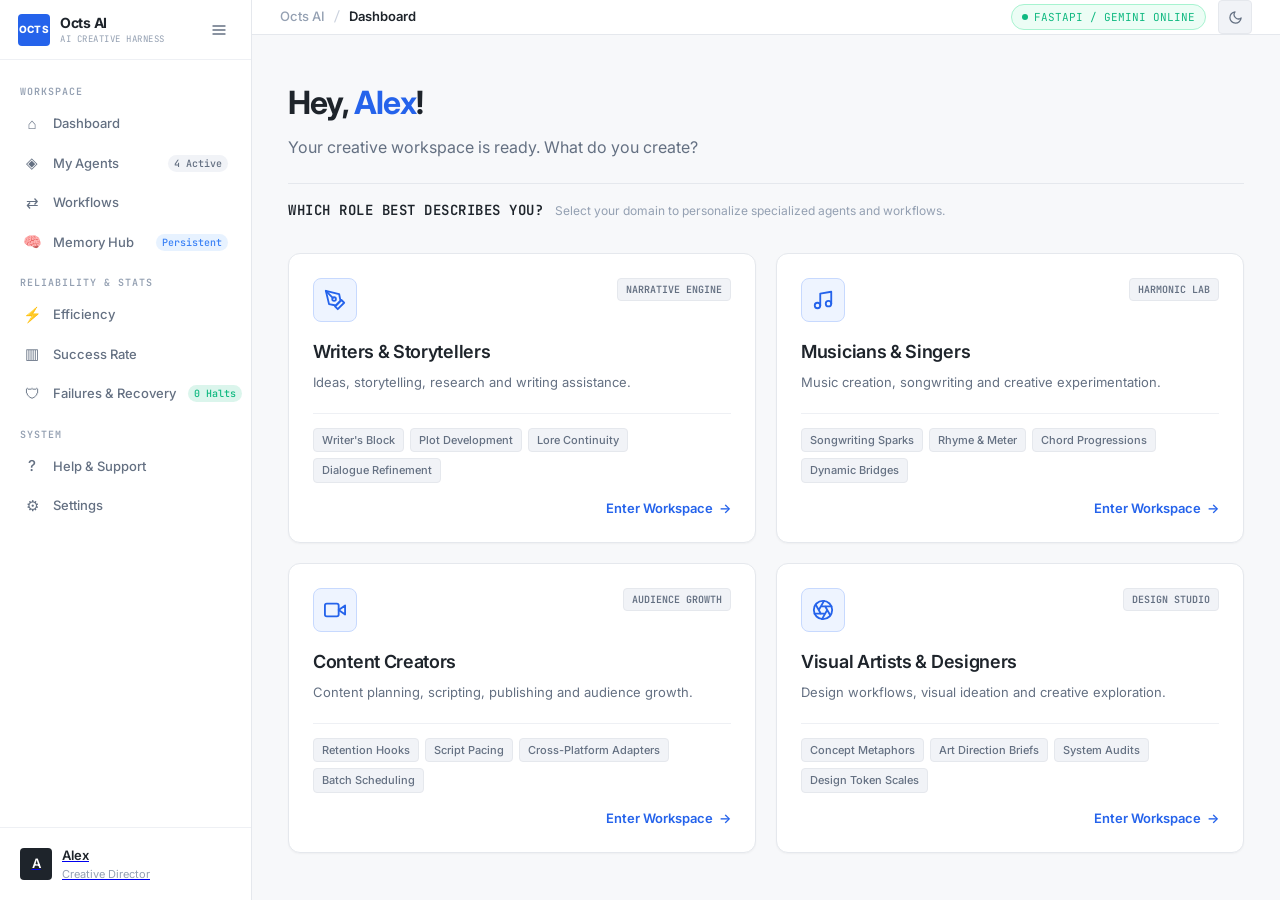
==== commit 7456feb8: "feat(phase-6): implement persistent intelligence & memory layer - Add structured memory data model (" ====
--- a/index.html
+++ b/index.html
@@ -68,6 +68,11 @@
                     <span class="nav-icon">⇄</span>
                     <span>Workflows</span>
                 </a>
+                <a class="nav-item" href="pages/memory.html">
+                    <span class="nav-icon">🧠</span>
+                    <span>Memory Hub</span>
+                    <span class="nav-badge" style="background: rgba(96, 165, 250, 0.15); color: #3B82F6;">Persistent</span>
+                </a>
 
                 <div class="nav-group-label">RELIABILITY & STATS</div>
                 <a class="nav-item" href="pages/efficiency.html">
@@ -312,9 +317,17 @@
                                 <span class="panel-title">AI Creative Harness</span>
                                 <span class="panel-subtitle-mono">/ Multi-Agent Dispatcher</span>
                             </div>
-                            <div class="panel-status">
-                                <span class="status-dot" style="background-color: var(--success);"></span>
-                                <span>Context Aware</span>
+                            <div class="panel-status-group" style="display: flex; align-items: center; gap: 12px;">
+                                <div class="project-selector-wrapper" style="display: inline-flex; align-items: center; gap: 6px; font-size: 11px;">
+                                    <label for="activeProjectSelect" style="color: var(--text-secondary); font-weight: 500;">Project:</label>
+                                    <select id="activeProjectSelect" class="project-select-dropdown" style="padding: 2px 8px; border-radius: var(--radius-sm); border: 1px solid var(--border); background: var(--surface); color: var(--text); font-size: 11px;">
+                                        <option value="">Global (No Project)</option>
+                                    </select>
+                                </div>
+                                <div class="panel-status">
+                                    <span class="status-dot" style="background-color: var(--success);"></span>
+                                    <span>Context Aware</span>
+                                </div>
                             </div>
                         </div>
 
@@ -396,6 +409,14 @@
                                 <span>Status:</span>
                                 <strong id="statusBadge" style="color: #34D399;">Ready</strong>
                             </div>
+                            <div class="telemetry-item" id="refinementItem" style="display: none;">
+                                <span>Refinement:</span>
+                                <strong id="refinementBadge" style="color: #60A5FA;">--</strong>
+                            </div>
+                            <div class="telemetry-item" id="memoryItem" style="display: none;">
+                                <span>Memory:</span>
+                                <strong id="memoryBadge" style="color: #A78BFA;">--</strong>
+                            </div>
                         </div>
 
                         <!-- The Output Container (Connected to server.py) -->
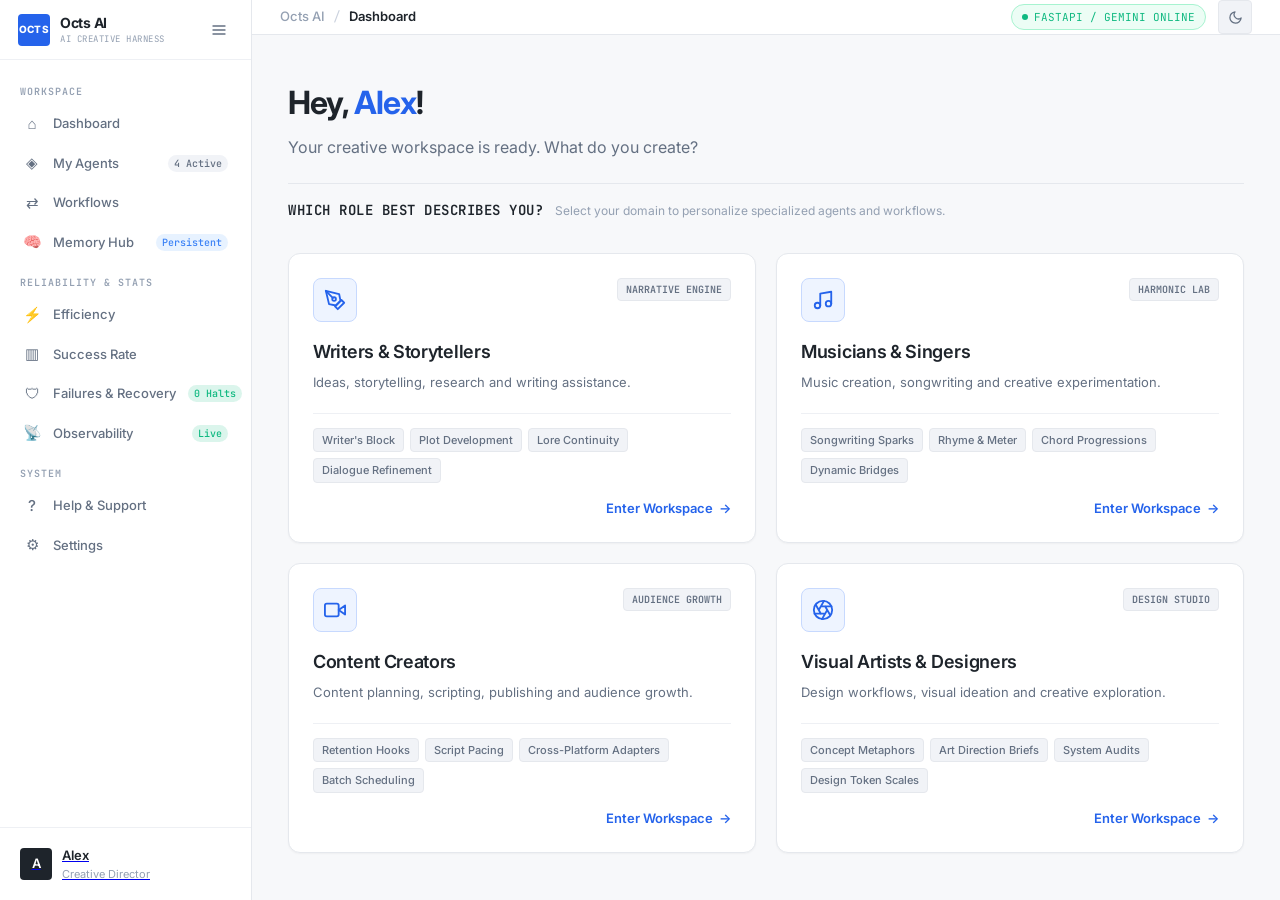
==== commit ec5d770e: "feat(phase-7): implement observability, monitoring, reliability & production hardening" ====
--- a/index.html
+++ b/index.html
@@ -88,6 +88,11 @@
                     <span>Failures & Recovery</span>
                     <span class="nav-badge" style="background: rgba(16, 185, 129, 0.15); color: #10B981;">0 Halts</span>
                 </a>
+                <a class="nav-item" href="pages/observability.html">
+                    <span class="nav-icon">📡</span>
+                    <span>Observability</span>
+                    <span class="nav-badge" style="background: rgba(16, 185, 129, 0.15); color: #10B981;">Live</span>
+                </a>
 
                 <div class="nav-group-label">SYSTEM</div>
                 <a class="nav-item" href="pages/help.html">
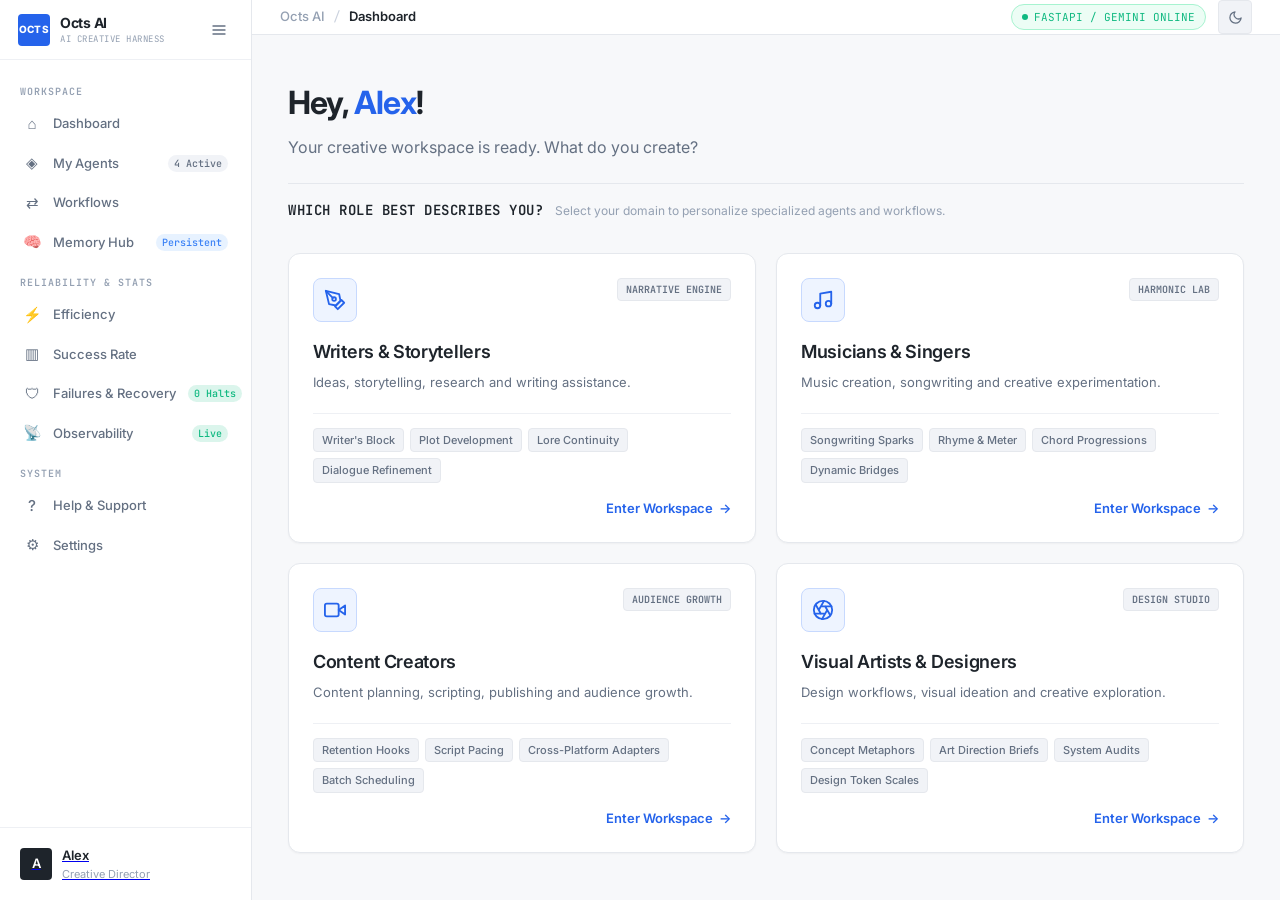
==== commit e9c33cd5: "fix(cache): add asset versioning and disable cache headers on root for instant UI updates" ====
--- a/index.html
+++ b/index.html
@@ -21,7 +21,7 @@
     <link rel="preconnect" href="https://fonts.googleapis.com">
     <link rel="preconnect" href="https://fonts.gstatic.com" crossorigin>
     <link href="https://fonts.googleapis.com/css2?family=Inter:wght@400;500;600;700&family=JetBrains+Mono:wght@400;500;600&display=swap" rel="stylesheet">
-    <link rel="stylesheet" href="style.css">
+    <link rel="stylesheet" href="style.css?v=2.0">
 </head>
 <body>
     <div class="app-layout">
@@ -286,59 +286,53 @@
                      SCREEN 2: DYNAMIC ROLE-BASED WORKSPACE
                      ----------------------------------------------------- -->
                 <div class="active-workspace-view" id="roleWorkspaceScreen">
-                    <!-- Personalized Workspace Banner -->
-                    <div class="workspace-header-card">
-                        <div class="workspace-header-main">
-                            <h2 id="workspaceRoleTitle">Welcome to your workspace.</h2>
-                            <p id="workspaceRoleDesc">
-                                Your AI harness coordinates specialized domain agents to resolve creative bottlenecks and accelerate execution.
-                            </p>
-                        </div>
-                        <div class="workspace-header-actions">
-                            <button class="switch-role-btn" id="switchRoleBtn">
-                                <span>⇄</span>
-                                <span>Change Category</span>
-                            </button>
-                        </div>
-                    </div>
-
-                    <!-- Specialized Agent Coordination Ribbon -->
-                    <div class="agent-coordination-ribbon">
-                        <div class="coordination-label">
-                            <span>Coordinating Agents:</span>
-                        </div>
-                        <div class="coordination-agents-list" id="coordinationAgentsList">
-                            <!-- Populated dynamically by script.js -->
-                        </div>
-                        <span class="harness-status-pill">● Auto-Recovery Armed</span>
-                    </div>
-
-                    <!-- =================================================
-                         AI Harness Interaction Area
-                         ================================================= -->
+                    <!-- Clean Domain Selector Bar -->
+                    <div class="domain-selector-bar" id="domainSelectorBar">
+                        <button class="domain-tab-btn" data-role="writers">
+                            <span class="domain-icon">✍️</span>
+                            <span class="domain-label">Writers</span>
+                        </button>
+                        <button class="domain-tab-btn" data-role="musicians">
+                            <span class="domain-icon">🎵</span>
+                            <span class="domain-label">Musicians</span>
+                        </button>
+                        <button class="domain-tab-btn" data-role="creators">
+                            <span class="domain-icon">🎬</span>
+                            <span class="domain-label">Creators</span>
+                        </button>
+                        <button class="domain-tab-btn" data-role="designers">
+                            <span class="domain-icon">🎨</span>
+                            <span class="domain-label">Designers</span>
+                        </button>
+                    </div>
+
+                    <!-- AI Harness Interaction Area -->
                     <div class="harness-interaction-panel">
                         <div class="panel-header">
                             <div class="panel-title-group">
-                                <span class="panel-title">AI Creative Harness</span>
-                                <span class="panel-subtitle-mono">/ Multi-Agent Dispatcher</span>
-                            </div>
-                            <div class="panel-status-group" style="display: flex; align-items: center; gap: 12px;">
-                                <div class="project-selector-wrapper" style="display: inline-flex; align-items: center; gap: 6px; font-size: 11px;">
-                                    <label for="activeProjectSelect" style="color: var(--text-secondary); font-weight: 500;">Project:</label>
-                                    <select id="activeProjectSelect" class="project-select-dropdown" style="padding: 2px 8px; border-radius: var(--radius-sm); border: 1px solid var(--border); background: var(--surface); color: var(--text); font-size: 11px;">
+                                <span class="panel-title" id="workspaceRoleTitle">Creative Studio</span>
+                                <span class="panel-subtitle-mono" id="workspaceRoleDesc">Select a directive below or enter your creative intent</span>
+                            </div>
+                            <div class="panel-status-group">
+                                <div class="project-selector-wrapper">
+                                    <label for="activeProjectSelect">Project:</label>
+                                    <select id="activeProjectSelect" class="project-select-dropdown">
                                         <option value="">Global (No Project)</option>
                                     </select>
                                 </div>
                                 <div class="panel-status">
-                                    <span class="status-dot" style="background-color: var(--success);"></span>
+                                    <span class="status-dot"></span>
                                     <span>Context Aware</span>
                                 </div>
                             </div>
                         </div>
 
-                        <!-- Dynamic Suggested Prompts based on Role -->
+                        <!-- Dynamic Suggested Directives based on Role -->
                         <div class="suggested-prompts-section">
-                            <div class="suggested-label">Suggested Creative Directives:</div>
+                            <div class="suggested-header-row">
+                                <span class="suggested-label">Suggested Creative Directives</span>
+                                <span class="suggested-hint">Click card to edit • Click "Run" to execute immediately</span>
+                            </div>
                             <div class="prompt-chips-grid" id="suggestedPromptsGrid">
                                 <!-- Populated dynamically by script.js -->
                             </div>
@@ -353,13 +347,10 @@
                             ></textarea>
                         </div>
 
-                        <!-- Input Action & Pipeline Helper Bar -->
+                        <!-- Input Action Bar -->
                         <div class="input-helper-bar">
-                            <div class="pipeline-flow-indicator" id="pipelineIndicator">
-                                <span class="pipeline-step active">Input</span> → 
-                                <span class="pipeline-step">Intent</span> → 
-                                <span class="pipeline-step">Coordinating Agents</span> → 
-                                <span class="pipeline-step">Verification</span>
+                            <div class="input-tip-text">
+                                <span>Tip: Press <strong>Cmd/Ctrl + Enter</strong> to execute</span>
                             </div>
                             <div class="action-buttons-group">
                                 <button class="clear-btn" onclick="clearPromptInput()">Clear</button>
@@ -372,45 +363,37 @@
                     </div>
 
                     <!-- =================================================
-                         Dark AI Console (Execution Output Area)
+                         Creative Output Canvas (Clean Execution Area)
                          ================================================= -->
                     <div class="dark-console-box">
                         <div class="console-topbar">
                             <div class="console-title-wrap">
-                                <div class="console-terminal-dots">
-                                    <span class="term-dot" style="background-color: #EF4444;"></span>
-                                    <span class="term-dot" style="background-color: #F59E0B;"></span>
-                                    <span class="term-dot" style="background-color: #10B981;"></span>
-                                </div>
-                                <span class="console-title">Execution Console / AI Output</span>
+                                <span class="console-title">Output Canvas</span>
+                                <span class="specialist-pill" id="agentBadge">Auto-Routed</span>
                             </div>
                             <div class="console-actions">
-                                <span class="console-status-pill" id="consoleStatusPill">● Ready</span>
+                                <span class="console-status-pill" id="consoleStatusPill">Ready</span>
                                 <button class="copy-btn" id="copyBtn" onclick="copyResponse()">
                                     <svg width="13" height="13" viewBox="0 0 24 24" fill="none" stroke="currentColor" stroke-width="2" stroke-linecap="round" stroke-linejoin="round">
                                         <rect x="9" y="9" width="13" height="13" rx="2" ry="2"></rect>
                                         <path d="M5 15H4a2 2 0 0 1-2-2V4a2 2 0 0 1 2-2h9a2 2 0 0 1 2 2v1"></path>
                                     </svg>
-                                    <span>Copy Output</span>
+                                    <span>Copy</span>
                                 </button>
                             </div>
                         </div>
 
-                        <!-- Telemetry Bar -->
+                        <!-- Telemetry / Metrics Bar -->
                         <div class="console-telemetry-bar">
                             <div class="telemetry-item">
                                 <span>Engine:</span>
-                                <strong id="engineBadge">Gemini 3.5 Flash Lite</strong>
+                                <strong id="engineBadge">Gemini 3.5 Flash</strong>
                             </div>
                             <div class="telemetry-item">
                                 <span>Latency:</span>
                                 <strong id="latencyBadge">--</strong>
                             </div>
                             <div class="telemetry-item">
-                                <span>Specialist Agent:</span>
-                                <strong id="agentBadge">Auto-Routed</strong>
-                            </div>
-                            <div class="telemetry-item">
                                 <span>Status:</span>
                                 <strong id="statusBadge" style="color: #34D399;">Ready</strong>
                             </div>
@@ -424,24 +407,8 @@
                             </div>
                         </div>
 
-                        <!-- The Output Container (Connected to server.py) -->
-                        <div id="output" class="console-content empty-state">AI Creative Harness output will appear here after task execution...</div>
-
-                        <div class="console-footer-info">
-                            <span>ORCHESTRATION ENGINE: LANGGRAPH HARNESS</span>
-                            <span>FASTAPI BACKEND CONNECTED</span>
-                        </div>
-                    </div>
-
-                    <!-- Specialized Creative Problem-Solving Toolkit -->
-                    <div class="role-toolkit-section">
-                        <div class="section-heading-bar">
-                            <span class="section-title">Domain Challenge Blueprints</span>
-                            <span class="section-tag">Direct Agent Workflows</span>
-                        </div>
-                        <div class="toolkit-cards-grid" id="roleToolkitGrid">
-                            <!-- Populated dynamically by script.js -->
-                        </div>
+                        <!-- The Output Container -->
+                        <div id="output" class="console-content empty-state">Creative output will appear here after task execution...</div>
                     </div>
                 </div>
             </div>
@@ -449,6 +416,6 @@
     </div>
 
     <!-- Core Application Logic -->
-    <script src="script.js" defer></script>
+    <script src="script.js?v=2.0" defer></script>
 </body>
 </html>
--- a/style.css
+++ b/style.css
@@ -830,68 +830,59 @@
   border-color: var(--border-hover);
 }
 
-/* Agent Coordination Ribbon */
-.agent-coordination-ribbon {
+/* Domain Selector Bar */
+.domain-selector-bar {
+  display: flex;
+  align-items: center;
+  gap: 10px;
+  margin-bottom: 20px;
+  padding: 6px;
   background-color: var(--surface);
   border: 1px solid var(--border);
+  border-radius: var(--radius-lg);
+  box-shadow: var(--shadow-sm);
+  overflow-x: auto;
+}
+
+.domain-tab-btn {
+  flex: 1;
+  display: inline-flex;
+  align-items: center;
+  justify-content: center;
+  gap: 8px;
+  padding: 10px 16px;
+  background: transparent;
+  border: 1px solid transparent;
   border-radius: var(--radius);
-  padding: 14px 20px;
-  margin-bottom: 24px;
-  display: flex;
-  align-items: center;
-  justify-content: space-between;
-  gap: 16px;
-  flex-wrap: wrap;
-}
-
-.coordination-label {
-  display: flex;
-  align-items: center;
-  gap: 8px;
-  font-family: var(--font-mono);
-  font-size: 11px;
-  font-weight: 600;
-  text-transform: uppercase;
-  color: var(--text-secondary);
-}
-
-.coordination-agents-list {
-  display: flex;
-  align-items: center;
-  gap: 12px;
-  flex-wrap: wrap;
-}
-
-.agent-chip {
-  display: inline-flex;
-  align-items: center;
-  gap: 6px;
+  color: var(--text-secondary);
+  font-family: var(--font-sans);
+  font-size: 13px;
+  font-weight: 600;
+  cursor: pointer;
+  transition: all var(--transition-fast);
+  white-space: nowrap;
+}
+
+.domain-tab-btn:hover {
   background-color: var(--surface-alt);
-  border: 1px solid var(--border);
-  padding: 4px 10px;
-  border-radius: var(--radius-sm);
-  font-size: 12px;
-  font-weight: 500;
-  color: var(--text);
-}
-
-.agent-chip .dot {
-  width: 6px;
-  height: 6px;
-  border-radius: 50%;
-  background-color: var(--success);
-}
-
-.harness-status-pill {
-  font-family: var(--font-mono);
-  font-size: 10px;
-  font-weight: 600;
-  text-transform: uppercase;
-  padding: 4px 10px;
+  color: var(--text);
+  border-color: var(--border);
+}
+
+.domain-tab-btn.active {
   background-color: var(--accent-subtle);
   color: var(--accent);
-  border: 1px solid var(--accent-border);
-  border-radius: var(--radius-full);
+  border-color: var(--accent-border);
+  box-shadow: 0 1px 3px rgba(0, 0, 0, 0.05);
+}
+
+.domain-tab-btn .domain-icon {
+  font-size: 16px;
+  line-height: 1;
+}
+
+.domain-tab-btn .domain-label {
+  letter-spacing: -0.1px;
 }
 
 /* ==========================================================================
@@ -944,54 +935,126 @@
   color: var(--text-secondary);
 }
 
-/* Suggested Prompts */
+/* Suggested Creative Directives */
 .suggested-prompts-section {
-  margin-bottom: 16px;
+  margin-bottom: 18px;
+}
+
+.suggested-header-row {
+  display: flex;
+  align-items: center;
+  justify-content: space-between;
+  margin-bottom: 10px;
+  flex-wrap: wrap;
+  gap: 8px;
 }
 
 .suggested-label {
   font-family: var(--font-mono);
+  font-size: 11px;
+  font-weight: 600;
+  color: var(--text-secondary);
+  text-transform: uppercase;
+  letter-spacing: 0.6px;
+}
+
+.suggested-hint {
   font-size: 11px;
   color: var(--text-muted);
-  margin-bottom: 8px;
-  text-transform: uppercase;
-  letter-spacing: 0.5px;
 }
 
 .prompt-chips-grid {
   display: grid;
   grid-template-columns: repeat(2, 1fr);
-  gap: 10px;
-}
-
-.prompt-chip {
-  background: var(--surface-alt);
-  border: 1px solid var(--border);
-  border-radius: var(--radius-sm);
-  padding: 10px 14px;
+  gap: 12px;
+}
+
+.directive-card {
+  background-color: var(--surface-alt);
+  border: 1px solid var(--border);
+  border-radius: var(--radius);
+  padding: 14px 16px;
   text-align: left;
-  font-size: 12px;
-  color: var(--text);
   cursor: pointer;
   transition: all var(--transition-fast);
-  line-height: 1.4;
-  display: flex;
-  align-items: flex-start;
+  display: flex;
+  flex-direction: column;
+  gap: 6px;
+  position: relative;
+}
+
+.directive-card:hover {
+  background-color: var(--surface);
+  border-color: var(--accent);
+  box-shadow: var(--shadow);
+  transform: translateY(-2px);
+}
+
+.directive-card.active-directive {
+  border-color: var(--accent);
+  background-color: var(--accent-subtle);
+  box-shadow: 0 0 0 3px var(--accent-subtle);
+}
+
+.directive-card-top {
+  display: flex;
+  align-items: center;
+  justify-content: space-between;
   gap: 8px;
 }
 
-.prompt-chip:hover {
-  background: var(--surface);
+.directive-tag {
+  font-family: var(--font-mono);
+  font-size: 10px;
+  font-weight: 600;
+  color: var(--accent);
+  background: var(--accent-subtle);
+  border: 1px solid var(--accent-border);
+  padding: 2px 7px;
+  border-radius: var(--radius-sm);
+  text-transform: uppercase;
+  letter-spacing: 0.4px;
+}
+
+.directive-run-btn {
+  display: inline-flex;
+  align-items: center;
+  gap: 5px;
+  padding: 3px 9px;
+  background-color: var(--surface);
+  border: 1px solid var(--border);
+  border-radius: var(--radius-sm);
+  font-family: var(--font-mono);
+  font-size: 10px;
+  font-weight: 600;
+  color: var(--text);
+  cursor: pointer;
+  transition: all var(--transition-fast);
+}
+
+.directive-run-btn:hover {
+  background-color: var(--accent);
   border-color: var(--accent);
-  color: var(--accent);
-  box-shadow: var(--shadow-sm);
-}
-
-.prompt-chip .prompt-icon {
+  color: var(--text-inverse);
+  transform: scale(1.05);
+}
+
+.directive-run-btn .run-icon {
+  font-size: 8px;
+  line-height: 1;
+}
+
+.directive-title {
   font-size: 13px;
-  color: var(--accent);
-  flex-shrink: 0;
-  margin-top: 1px;
+  font-weight: 600;
+  color: var(--text);
+  line-height: 1.3;
+}
+
+.directive-prompt-preview {
+  font-size: 12px;
+  color: var(--text-secondary);
+  line-height: 1.45;
 }
 
 /* Textarea input area */
@@ -1032,22 +1095,16 @@
   align-items: center;
   justify-content: space-between;
   padding: 0 4px;
-}
-
-.pipeline-flow-indicator {
-  display: flex;
-  align-items: center;
-  gap: 6px;
-  font-family: var(--font-mono);
-  font-size: 10px;
+  gap: 12px;
+}
+
+.input-tip-text {
+  font-size: 11px;
   color: var(--text-muted);
-  text-transform: uppercase;
-  letter-spacing: 0.5px;
-}
-
-.pipeline-step.active {
-  color: var(--accent);
-  font-weight: 600;
+}
+
+.input-tip-text strong {
+  color: var(--text-secondary);
 }
 
 .action-buttons-group {
@@ -1146,6 +1203,17 @@
   text-transform: uppercase;
   letter-spacing: 0.8px;
   color: var(--console-muted);
+}
+
+.specialist-pill {
+  font-family: var(--font-mono);
+  font-size: 11px;
+  font-weight: 600;
+  padding: 3px 9px;
+  border-radius: var(--radius-sm);
+  background: rgba(96, 165, 250, 0.15);
+  color: #60A5FA;
+  border: 1px solid rgba(96, 165, 250, 0.3);
 }
 
 .console-actions {
@@ -1297,100 +1365,6 @@
   color: var(--console-muted);
 }
 
-/* ==========================================================================
-   Role-Specific Toolkit & Challenge Cards
-   ========================================================================== */
-
-.role-toolkit-section {
-  margin-top: 32px;
-}
-
-.section-heading-bar {
-  display: flex;
-  align-items: center;
-  justify-content: space-between;
-  margin-bottom: 16px;
-}
-
-.section-title {
-  font-size: 16px;
-  font-weight: 700;
-  letter-spacing: -0.2px;
-  color: var(--text);
-}
-
-.section-tag {
-  font-family: var(--font-mono);
-  font-size: 11px;
-  color: var(--text-muted);
-  text-transform: uppercase;
-}
-
-.toolkit-cards-grid {
-  display: grid;
-  grid-template-columns: repeat(3, 1fr);
-  gap: 16px;
-}
-
-.toolkit-card {
-  background-color: var(--surface);
-  border: 1px solid var(--border);
-  border-radius: var(--radius);
-  padding: 18px;
-  transition: all var(--transition-fast);
-  cursor: pointer;
-  display: flex;
-  flex-direction: column;
-}
-
-.toolkit-card:hover {
-  border-color: var(--accent);
-  box-shadow: var(--shadow-sm);
-  transform: translateY(-2px);
-}
-
-.toolkit-icon-row {
-  display: flex;
-  align-items: center;
-  justify-content: space-between;
-  margin-bottom: 12px;
-}
-
-.toolkit-icon-badge {
-  width: 32px;
-  height: 32px;
-  border-radius: var(--radius-sm);
-  background-color: var(--accent-subtle);
-  color: var(--accent);
-  display: grid;
-  place-items: center;
-  font-size: 14px;
-}
-
-.toolkit-card h4 {
-  font-size: 14px;
-  font-weight: 600;
-  color: var(--text);
-  margin-bottom: 6px;
-}
-
-.toolkit-card p {
-  font-size: 12px;
-  color: var(--text-secondary);
-  line-height: 1.5;
-  margin-bottom: 12px;
-}
-
-.toolkit-action {
-  margin-top: auto;
-  font-family: var(--font-mono);
-  font-size: 11px;
-  font-weight: 600;
-  color: var(--accent);
-  display: flex;
-  align-items: center;
-  gap: 4px;
-}
 
 /* ==========================================================================
    Navigation Tabs: My Agents, Workflows, Efficiency, Success, Failures, etc.
@@ -1768,10 +1742,6 @@
   .stats-metrics-grid {
     grid-template-columns: repeat(2, 1fr);
   }
-  
-  .toolkit-cards-grid {
-    grid-template-columns: 1fr;
-  }
 }
 
 @media (max-width: 768px) {
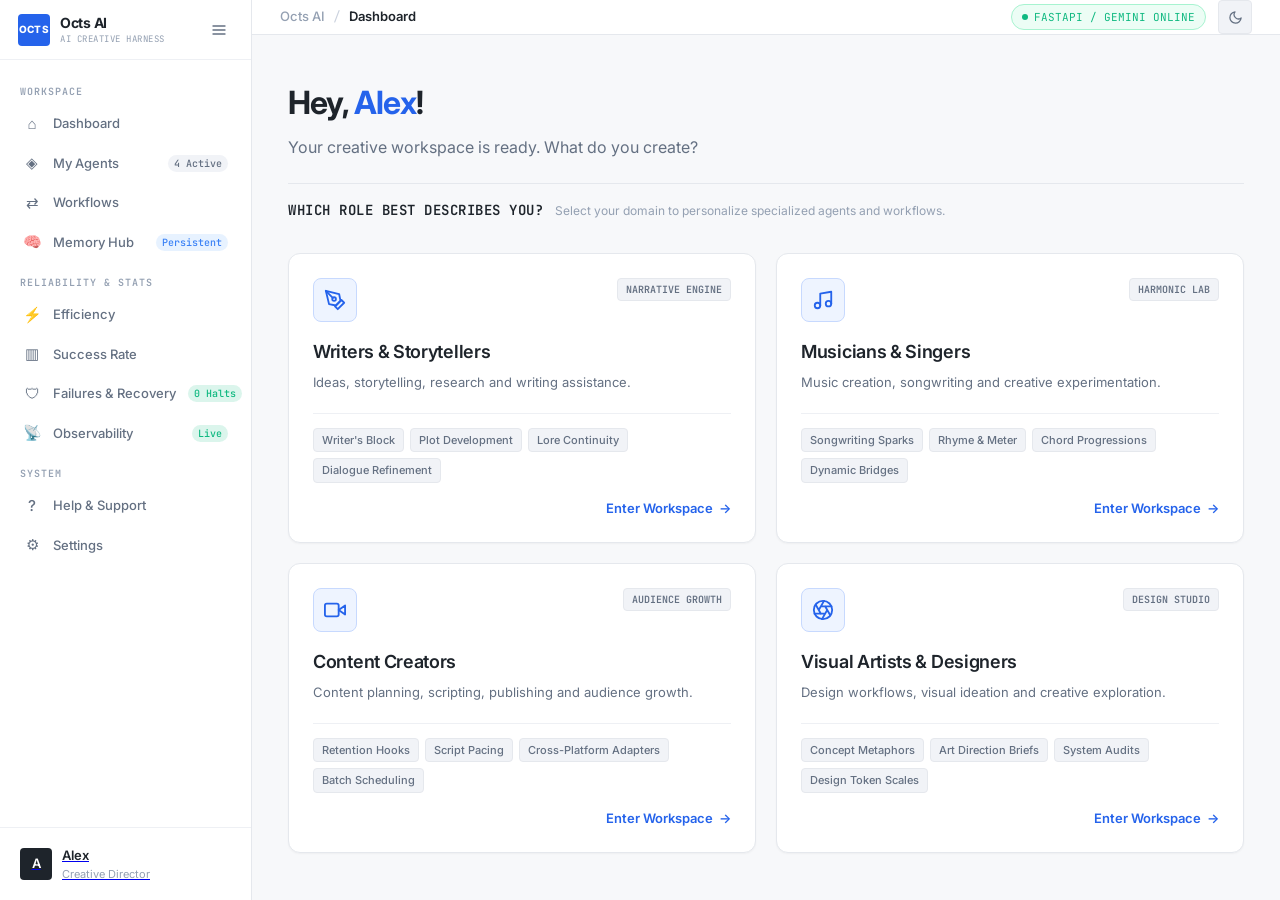
==== commit 5746e80f: "fix(ui): resolve directive button click handler, add session history archive & live analytics across" ====
--- a/index.html
+++ b/index.html
@@ -21,7 +21,7 @@
     <link rel="preconnect" href="https://fonts.googleapis.com">
     <link rel="preconnect" href="https://fonts.gstatic.com" crossorigin>
     <link href="https://fonts.googleapis.com/css2?family=Inter:wght@400;500;600;700&family=JetBrains+Mono:wght@400;500;600&display=swap" rel="stylesheet">
-    <link rel="stylesheet" href="style.css?v=2.0">
+    <link rel="stylesheet" href="style.css?v=2.1">
 </head>
 <body>
     <div class="app-layout">
@@ -410,12 +410,26 @@
                         <!-- The Output Container -->
                         <div id="output" class="console-content empty-state">Creative output will appear here after task execution...</div>
                     </div>
+
+                    <!-- Session History & Archived Answers Panel -->
+                    <div class="session-history-section" id="sessionHistorySection">
+                        <div class="section-heading-bar">
+                            <div style="display: flex; align-items: center; gap: 10px;">
+                                <span class="section-title">Session History & Answers</span>
+                                <span class="nav-badge" id="historyCountBadge">0 Saved</span>
+                            </div>
+                            <button class="clear-btn" id="clearHistoryBtn" onclick="clearCreativeHistory()" style="padding: 4px 10px; font-size: 11px;">Clear History</button>
+                        </div>
+                        <div class="history-list-grid" id="historyListGrid">
+                            <div class="empty-history-hint">Executed requests and generated responses are saved and archived here for quick re-use.</div>
+                        </div>
+                    </div>
                 </div>
             </div>
         </main>
     </div>
 
     <!-- Core Application Logic -->
-    <script src="script.js?v=2.0" defer></script>
+    <script src="script.js?v=2.1" defer></script>
 </body>
 </html>
--- a/style.css
+++ b/style.css
@@ -1365,6 +1365,108 @@
   color: var(--console-muted);
 }
 
+/* ==========================================================================
+   Session History & Saved Requests Panel
+   ========================================================================== */
+
+.session-history-section {
+  margin-top: 28px;
+  background-color: var(--surface);
+  border: 1px solid var(--border);
+  border-radius: var(--radius-lg);
+  padding: 20px 24px;
+  box-shadow: var(--shadow-sm);
+}
+
+.history-list-grid {
+  display: flex;
+  flex-direction: column;
+  gap: 12px;
+  margin-top: 14px;
+}
+
+.history-item-card {
+  background-color: var(--surface-alt);
+  border: 1px solid var(--border);
+  border-radius: var(--radius);
+  padding: 14px 16px;
+  display: flex;
+  flex-direction: column;
+  gap: 8px;
+  transition: all var(--transition-fast);
+}
+
+.history-item-card:hover {
+  border-color: var(--border-hover);
+  box-shadow: var(--shadow-sm);
+}
+
+.history-item-header {
+  display: flex;
+  align-items: center;
+  justify-content: space-between;
+  gap: 8px;
+  flex-wrap: wrap;
+}
+
+.history-item-prompt {
+  font-size: 13px;
+  font-weight: 600;
+  color: var(--text);
+  line-height: 1.4;
+}
+
+.history-item-preview {
+  font-size: 12px;
+  color: var(--text-secondary);
+  line-height: 1.5;
+  max-height: 60px;
+  overflow: hidden;
+  text-overflow: ellipsis;
+  display: -webkit-box;
+  -webkit-line-clamp: 3;
+  -webkit-box-orient: vertical;
+}
+
+.history-item-actions {
+  display: flex;
+  align-items: center;
+  justify-content: space-between;
+  margin-top: 4px;
+  padding-top: 8px;
+  border-top: 1px solid var(--border);
+}
+
+.restore-btn {
+  display: inline-flex;
+  align-items: center;
+  gap: 4px;
+  padding: 4px 10px;
+  border-radius: var(--radius-sm);
+  background-color: var(--surface);
+  border: 1px solid var(--border);
+  font-size: 11px;
+  font-family: var(--font-mono);
+  font-weight: 600;
+  color: var(--accent);
+  cursor: pointer;
+  transition: all var(--transition-fast);
+}
+
+.restore-btn:hover {
+  background-color: var(--accent);
+  border-color: var(--accent);
+  color: var(--text-inverse);
+}
+
+.empty-history-hint {
+  font-size: 12px;
+  color: var(--text-muted);
+  font-style: italic;
+  padding: 16px 0;
+  text-align: center;
+}
+
 
 /* ==========================================================================
    Navigation Tabs: My Agents, Workflows, Efficiency, Success, Failures, etc.
